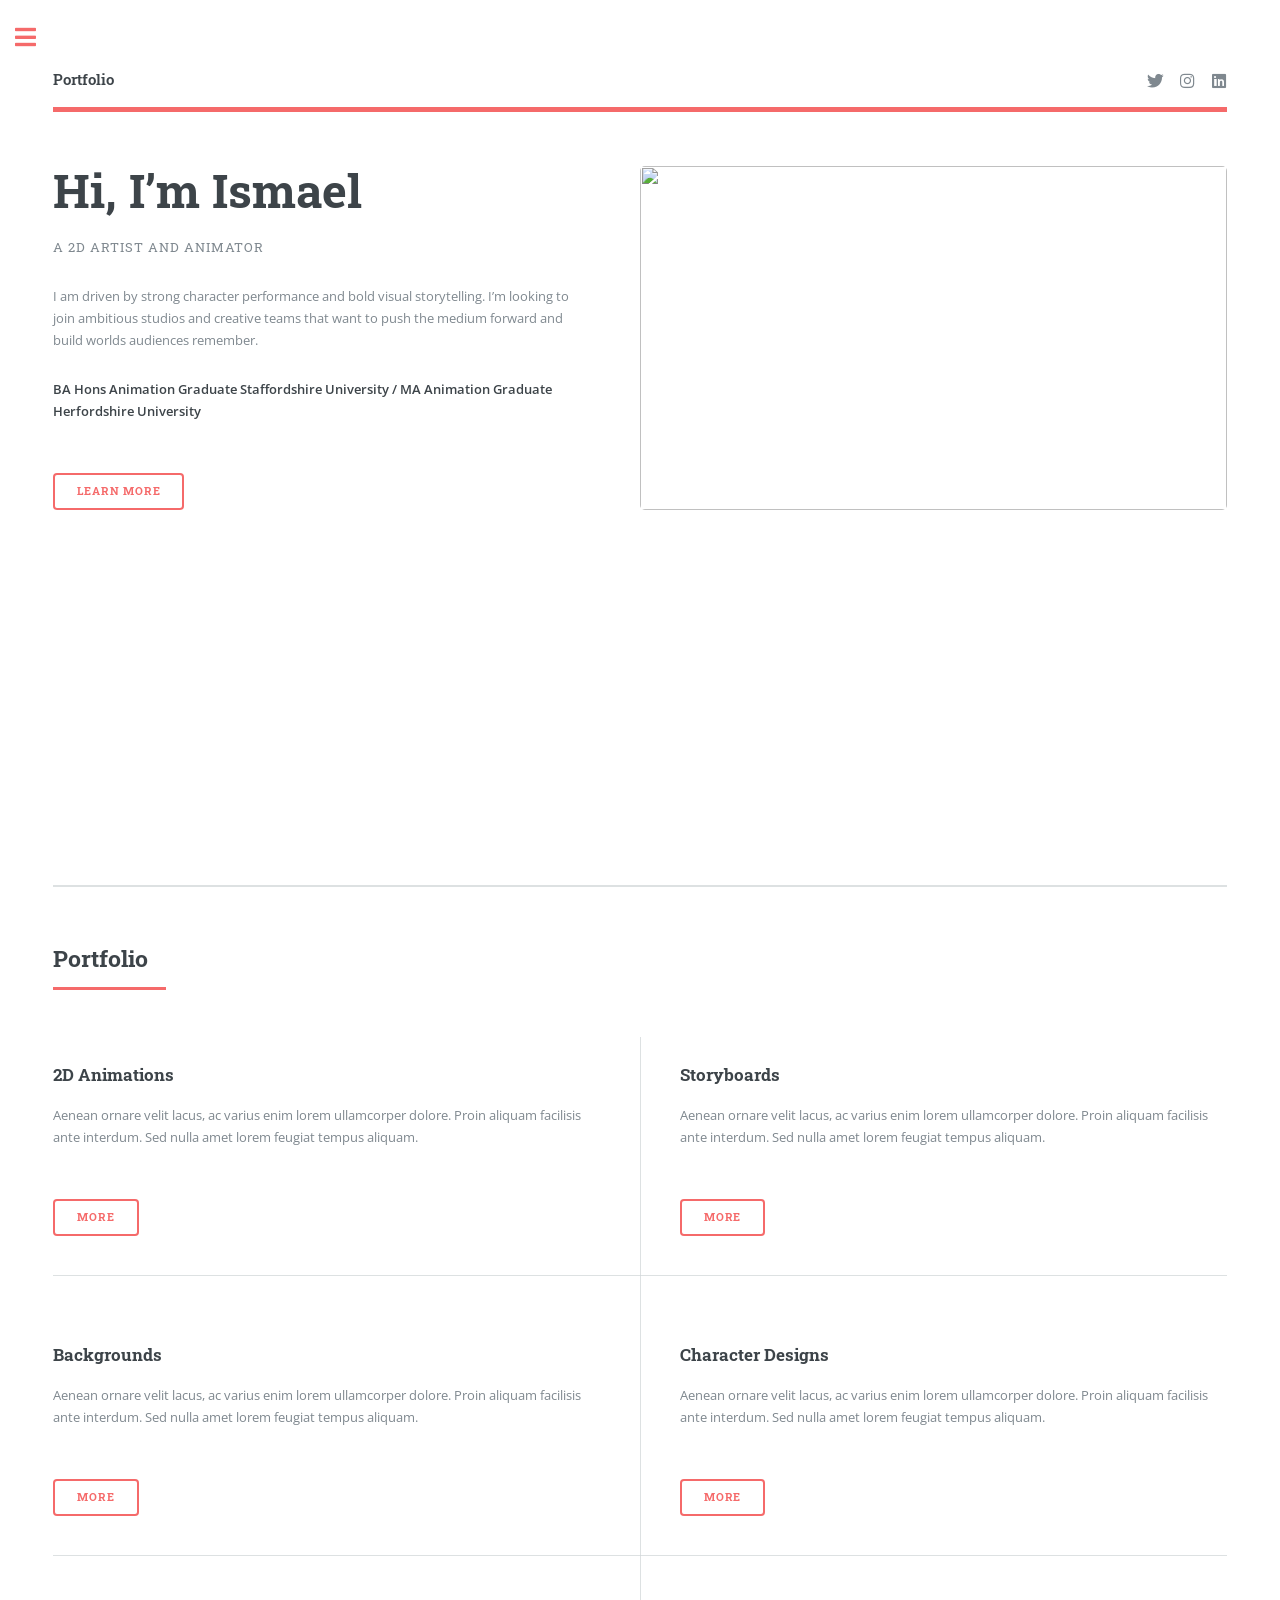
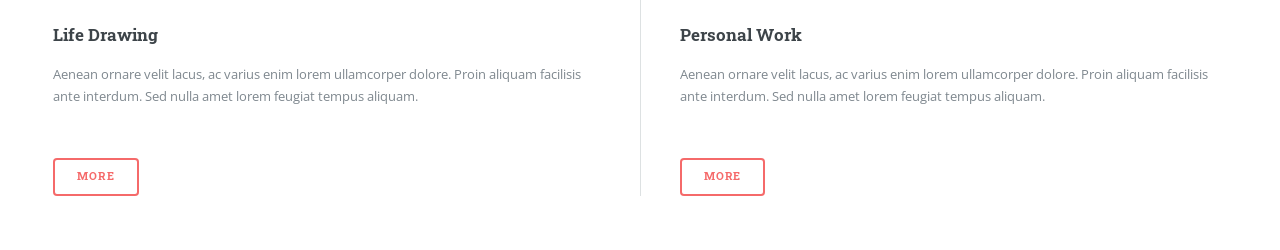
==== index.html @ 54c10060 "new" ====
<!DOCTYPE HTML>
<!--
	Editorial by HTML5 UP
	html5up.net | @ajlkn
	Free for personal and commercial use under the CCA 3.0 license (html5up.net/license)
-->
<html>
	<head>
		<meta charset="UTF-8">
		<meta name="referrer" content="strict-origin-when-cross-origin">
		<title>Ishoo Portfolio</title>
		<meta charset="utf-8" />
		<meta name="viewport" content="width=device-width, initial-scale=1, user-scalable=no" />
		<link rel="stylesheet" href="assets/css/main.css" />
	</head>
	<body class="is-preload">

		<!-- Wrapper -->
			<div id="wrapper">

				<!-- Main -->
					<div id="main">
						<div class="inner">

							<!-- Header -->
								<header id="header">
									<a href="index.html" class="logo"><strong>Portfolio</strong></a>
									<ul class="icons">
										<li><a href="#" class="icon brands fa-twitter"><span class="label">Twitter</span></a></li>
										<li><a href="#" class="icon brands fa-instagram"><span class="label">Instagram</span></a></li>
										<li><a href="#" class="icon brands fa-linkedin"><span class="label">LinkedIn</span></a></li>
									</ul>
								</header>

							<!-- Banner -->
								<section id="banner">
									<div class="content">
										<header>
											<h1>Hi, I’m Ismael<br />
											</h1>
											<p>A 2D Artist and Animator</p>
										</header>
										<p>I am driven by strong character performance and bold visual storytelling. I’m looking to join ambitious studios and creative teams that want to push the medium forward and build worlds audiences remember.</p>
										<b>BA Hons Animation Graduate Staffordshire University / MA Animation Graduate Herfordshire University</b>
										<ul class="actions">
											<li><a href="#" class="button big">Learn More</a></li>
										</ul>
									</div>
									<span class="image object">
										<img src="images/pic10.jpg" alt="" />
									</span>
								</section>

							<!-- Section 
								<section>
									<header class="major">
										<h2>Erat lacinia</h2>
									</header>
									<div class="features">
										<article>
											<span class="icon fa-gem"></span>
											<div class="content">
												<h3>Portitor ullamcorper</h3>
												<p>Aenean ornare velit lacus, ac varius enim lorem ullamcorper dolore. Proin aliquam facilisis ante interdum. Sed nulla amet lorem feugiat tempus aliquam.</p>
											</div>
										</article>
										<article>
											<span class="icon solid fa-paper-plane"></span>
											<div class="content">
												<h3>Sapien veroeros</h3>
												<p>Aenean ornare velit lacus, ac varius enim lorem ullamcorper dolore. Proin aliquam facilisis ante interdum. Sed nulla amet lorem feugiat tempus aliquam.</p>
											</div>
										</article>
										<article>
											<span class="icon solid fa-rocket"></span>
											<div class="content">
												<h3>Quam lorem ipsum</h3>
												<p>Aenean ornare velit lacus, ac varius enim lorem ullamcorper dolore. Proin aliquam facilisis ante interdum. Sed nulla amet lorem feugiat tempus aliquam.</p>
											</div>
										</article>
										<article>
											<span class="icon solid fa-signal"></span>
											<div class="content">
												<h3>Sed magna finibus</h3>
												<p>Aenean ornare velit lacus, ac varius enim lorem ullamcorper dolore. Proin aliquam facilisis ante interdum. Sed nulla amet lorem feugiat tempus aliquam.</p>
											</div>
										</article>
									</div><iframe width="1280" height="720" referrerpolicy='strict-origin-when-cross-origin'
									src="https://www.youtube.com/embed?v=O1fCssZe3Us">
								</section>
								-->
								
							<iframe
								width="560"
								height="315"
								src="https://www.youtube.com/embed/O1fCssZe3Us"
								title="YouTube video player"
								frameborder="0"
								allow="accelerometer; autoplay; clipboard-write; encrypted-media; gyroscope; picture-in-picture; web-share"
								allowfullscreen>
							</iframe>

							<!-- Section -->
								<section>
									<header class="major">
										<h2>Portfolio</h2>
									</header>
									<div class="posts">
										<article>
											<a href="#" class="image"><img src="images/pic01.jpg" alt="" /></a>
											<h3>2D Animations</h3>
											<p>Aenean ornare velit lacus, ac varius enim lorem ullamcorper dolore. Proin aliquam facilisis ante interdum. Sed nulla amet lorem feugiat tempus aliquam.</p>
											<ul class="actions">
												<li><a href="#" class="button">More</a></li>
											</ul>
										</article>
										<article>
											<a href="#" class="image"><img src="images/pic02.jpg" alt="" /></a>
											<h3>Storyboards</h3>
											<p>Aenean ornare velit lacus, ac varius enim lorem ullamcorper dolore. Proin aliquam facilisis ante interdum. Sed nulla amet lorem feugiat tempus aliquam.</p>
											<ul class="actions">
												<li><a href="#" class="button">More</a></li>
											</ul>
										</article>
										<article>
											<a href="#" class="image"><img src="images/pic03.jpg" alt="" /></a>
											<h3>Backgrounds</h3>
											<p>Aenean ornare velit lacus, ac varius enim lorem ullamcorper dolore. Proin aliquam facilisis ante interdum. Sed nulla amet lorem feugiat tempus aliquam.</p>
											<ul class="actions">
												<li><a href="#" class="button">More</a></li>
											</ul>
										</article>
										<article>
											<a href="#" class="image"><img src="images/pic04.jpg" alt="" /></a>
											<h3>Character Designs</h3>
											<p>Aenean ornare velit lacus, ac varius enim lorem ullamcorper dolore. Proin aliquam facilisis ante interdum. Sed nulla amet lorem feugiat tempus aliquam.</p>
											<ul class="actions">
												<li><a href="#" class="button">More</a></li>
											</ul>
										</article>
										<article>
											<a href="#" class="image"><img src="images/pic05.jpg" alt="" /></a>
											<h3>Life Drawing</h3>
											<p>Aenean ornare velit lacus, ac varius enim lorem ullamcorper dolore. Proin aliquam facilisis ante interdum. Sed nulla amet lorem feugiat tempus aliquam.</p>
											<ul class="actions">
												<li><a href="#" class="button">More</a></li>
											</ul>
										</article>
										<article>
											<a href="#" class="image"><img src="images/pic06.jpg" alt="" /></a>
											<h3>Personal Work</h3>
											<p>Aenean ornare velit lacus, ac varius enim lorem ullamcorper dolore. Proin aliquam facilisis ante interdum. Sed nulla amet lorem feugiat tempus aliquam.</p>
											<ul class="actions">
												<li><a href="#" class="button">More</a></li>
											</ul>
										</article>
									</div>
								</section>

						</div>
					</div>

				<!-- Sidebar -->
					<div id="sidebar">
						<div class="inner">

							<!-- Search -->
								<section id="search" class="alt">
									<form method="post" action="#">
										<input type="text" name="query" id="query" placeholder="Search" />
									</form>
								</section>

							<!-- Menu -->
								<nav id="menu">
									<header class="major">
										<h2>Menu</h2>
									</header>
									<ul>
										<li><a href="index.html">Homepage</a></li>
										<li><a href="generic.html">Generic</a></li>
										<li><a href="elements.html">Elements</a></li>
										<li>
											<span class="opener">Submenu</span>
											<ul>
												<li><a href="#">Lorem Dolor</a></li>
												<li><a href="#">Ipsum Adipiscing</a></li>
												<li><a href="#">Tempus Magna</a></li>
												<li><a href="#">Feugiat Veroeros</a></li>
											</ul>
										</li>
										<li><a href="#">Etiam Dolore</a></li>
										<li><a href="#">Adipiscing</a></li>
										<li>
											<span class="opener">Another Submenu</span>
											<ul>
												<li><a href="#">Lorem Dolor</a></li>
												<li><a href="#">Ipsum Adipiscing</a></li>
												<li><a href="#">Tempus Magna</a></li>
												<li><a href="#">Feugiat Veroeros</a></li>
											</ul>
										</li>
										<li><a href="#">Maximus Erat</a></li>
										<li><a href="#">Sapien Mauris</a></li>
										<li><a href="#">Amet Lacinia</a></li>
									</ul>
								</nav>

							<!-- Section -->
								<section>
									<header class="major">
										<h2>Projects</h2>
									</header>
									<div class="mini-posts">
										<article>
											<a href="#" class="image"><img src="images/pic07.jpg" alt="" /></a>
											<p>Aenean ornare velit lacus, ac varius enim lorem ullamcorper dolore aliquam.</p>
										</article>
										<article>
											<a href="#" class="image"><img src="images/pic08.jpg" alt="" /></a>
											<p>Aenean ornare velit lacus, ac varius enim lorem ullamcorper dolore aliquam.</p>
										</article>
										<article>
											<a href="#" class="image"><img src="images/pic09.jpg" alt="" /></a>
											<p>Aenean ornare velit lacus, ac varius enim lorem ullamcorper dolore aliquam.</p>
										</article>
									</div>
									<ul class="actions">
										<li><a href="#" class="button">More</a></li>
									</ul>
								</section>

							<!-- Section -->
								<section>
									<header class="major">
										<h2>Get in touch</h2>
									</header>
									<p>Sed varius enim lorem ullamcorper dolore aliquam aenean ornare velit lacus, ac varius enim lorem ullamcorper dolore. Proin sed aliquam facilisis ante interdum. Sed nulla amet lorem feugiat tempus aliquam.</p>
									<ul class="contact">
										<li class="icon solid fa-envelope"><a href="#">information@untitled.tld</a></li>
										<li class="icon solid fa-phone">(000) 000-0000</li>
										<li class="icon solid fa-home">1234 Somewhere Road #8254<br />
										Nashville, TN 00000-0000</li>
									</ul>
								</section>

							<!-- Footer -->
								<footer id="footer">
									<p class="copyright">&copy; Untitled. All rights reserved. Demo Images: <a href="https://unsplash.com">Unsplash</a>. Design: <a href="https://html5up.net">HTML5 UP</a>.</p>
								</footer>

						</div>
					</div>

			</div>

		<!-- Scripts -->
			<script src="assets/js/jquery.min.js"></script>
			<script src="assets/js/browser.min.js"></script>
			<script src="assets/js/breakpoints.min.js"></script>
			<script src="assets/js/util.js"></script>
			<script src="assets/js/main.js"></script>

	</body>
</html>
---- assets/css/main.css ----
@import url(fontawesome-all.min.css);
@import url("https://fonts.googleapis.com/css?family=Open+Sans:400,600,400italic,600italic|Roboto+Slab:400,700");
/*
	Editorial by HTML5 UP
	html5up.net | @ajlkn
	Free for personal and commercial use under the CCA 3.0 license (html5up.net/license)
*/
html, body, div, span, applet, object,
iframe, h1, h2, h3, h4, h5, h6, p, blockquote,
pre, a, abbr, acronym, address, big, cite,
code, del, dfn, em, img, ins, kbd, q, s, samp,
small, strike, strong, sub, sup, tt, var, b,
u, i, center, dl, dt, dd, ol, ul, li, fieldset,
form, label, legend, table, caption, tbody,
tfoot, thead, tr, th, td, article, aside,
canvas, details, embed, figure, figcaption,
footer, header, hgroup, menu, nav, output, ruby,
section, summary, time, mark, audio, video {
  margin: 0;
  padding: 0;
  border: 0;
  font-size: 100%;
  font: inherit;
  vertical-align: baseline; }

article, aside, details, figcaption, figure,
footer, header, hgroup, menu, nav, section {
  display: block; }

body {
  line-height: 1; }

ol, ul {
  list-style: none; }

blockquote, q {
  quotes: none; }
  blockquote:before, blockquote:after, q:before, q:after {
    content: '';
    content: none; }

table {
  border-collapse: collapse;
  border-spacing: 0; }

body {
  -webkit-text-size-adjust: none; }

mark {
  background-color: transparent;
  color: inherit; }

input::-moz-focus-inner {
  border: 0;
  padding: 0; }

input, select, textarea {
  -moz-appearance: none;
  -webkit-appearance: none;
  -ms-appearance: none;
  appearance: none; }

/* Basic */
@-ms-viewport {
  width: device-width; }

body {
  -ms-overflow-style: scrollbar; }

@media screen and (max-width: 480px) {
  html, body {
    min-width: 320px; } }

html {
  box-sizing: border-box; }

*, *:before, *:after {
  box-sizing: inherit; }

body {
  background: #ffffff; }
  body.is-preload *, body.is-preload *:before, body.is-preload *:after, body.is-resizing *, body.is-resizing *:before, body.is-resizing *:after {
    -moz-animation: none !important;
    -webkit-animation: none !important;
    -ms-animation: none !important;
    animation: none !important;
    -moz-transition: none !important;
    -webkit-transition: none !important;
    -ms-transition: none !important;
    transition: none !important; }

/* Type */
body, input, select, textarea {
  color: #7f888f;
  font-family: "Open Sans", sans-serif;
  font-size: 13pt;
  font-weight: 400;
  line-height: 1.65; }
  @media screen and (max-width: 1680px) {
    body, input, select, textarea {
      font-size: 11pt; } }
  @media screen and (max-width: 1280px) {
    body, input, select, textarea {
      font-size: 10pt; } }
  @media screen and (max-width: 360px) {
    body, input, select, textarea {
      font-size: 9pt; } }

a {
  -moz-transition: color 0.2s ease-in-out, border-bottom-color 0.2s ease-in-out;
  -webkit-transition: color 0.2s ease-in-out, border-bottom-color 0.2s ease-in-out;
  -ms-transition: color 0.2s ease-in-out, border-bottom-color 0.2s ease-in-out;
  transition: color 0.2s ease-in-out, border-bottom-color 0.2s ease-in-out;
  border-bottom: dotted 1px;
  color: #f56a6a;
  text-decoration: none; }
  a:hover {
    border-bottom-color: #f56a6a;
    color: #f56a6a !important; }
    a:hover strong {
      color: inherit; }

strong, b {
  color: #3d4449;
  font-weight: 600; }

em, i {
  font-style: italic; }

p {
  margin: 0 0 2em 0; }

h1, h2, h3, h4, h5, h6 {
  color: #3d4449;
  font-family: "Roboto Slab", serif;
  font-weight: 700;
  line-height: 1.5;
  margin: 0 0 1em 0; }
  h1 a, h2 a, h3 a, h4 a, h5 a, h6 a {
    color: inherit;
    text-decoration: none;
    border-bottom: 0; }

h1 {
  font-size: 4em;
  margin: 0 0 0.5em 0;
  line-height: 1.3; }

h2 {
  font-size: 1.75em; }

h3 {
  font-size: 1.25em; }

h4 {
  font-size: 1.1em; }

h5 {
  font-size: 0.9em; }

h6 {
  font-size: 0.7em; }

@media screen and (max-width: 1680px) {
  h1 {
    font-size: 3.5em; } }

@media screen and (max-width: 980px) {
  h1 {
    font-size: 3.25em; } }

@media screen and (max-width: 736px) {
  h1 {
    font-size: 2em;
    line-height: 1.4; }
  h2 {
    font-size: 1.5em; } }

sub {
  font-size: 0.8em;
  position: relative;
  top: 0.5em; }

sup {
  font-size: 0.8em;
  position: relative;
  top: -0.5em; }

blockquote {
  border-left: solid 3px rgba(210, 215, 217, 0.75);
  font-style: italic;
  margin: 0 0 2em 0;
  padding: 0.5em 0 0.5em 2em; }

code {
  background: rgba(230, 235, 237, 0.25);
  border-radius: 0.375em;
  border: solid 1px rgba(210, 215, 217, 0.75);
  font-family: "Courier New", monospace;
  font-size: 0.9em;
  margin: 0 0.25em;
  padding: 0.25em 0.65em; }

pre {
  -webkit-overflow-scrolling: touch;
  font-family: "Courier New", monospace;
  font-size: 0.9em;
  margin: 0 0 2em 0; }
  pre code {
    display: block;
    line-height: 1.75;
    padding: 1em 1.5em;
    overflow-x: auto; }

hr {
  border: 0;
  border-bottom: solid 1px rgba(210, 215, 217, 0.75);
  margin: 2em 0; }
  hr.major {
    margin: 3em 0; }

.align-left {
  text-align: left; }

.align-center {
  text-align: center; }

.align-right {
  text-align: right; }

/* Row */
.row {
  display: flex;
  flex-wrap: wrap;
  box-sizing: border-box;
  align-items: stretch; }
  .row > * {
    box-sizing: border-box; }
  .row.gtr-uniform > * > :last-child {
    margin-bottom: 0; }
  .row.aln-left {
    justify-content: flex-start; }
  .row.aln-center {
    justify-content: center; }
  .row.aln-right {
    justify-content: flex-end; }
  .row.aln-top {
    align-items: flex-start; }
  .row.aln-middle {
    align-items: center; }
  .row.aln-bottom {
    align-items: flex-end; }
  .row > .imp {
    order: -1; }
  .row > .col-1 {
    width: 8.33333%; }
  .row > .off-1 {
    margin-left: 8.33333%; }
  .row > .col-2 {
    width: 16.66667%; }
  .row > .off-2 {
    margin-left: 16.66667%; }
  .row > .col-3 {
    width: 25%; }
  .row > .off-3 {
    margin-left: 25%; }
  .row > .col-4 {
    width: 33.33333%; }
  .row > .off-4 {
    margin-left: 33.33333%; }
  .row > .col-5 {
    width: 41.66667%; }
  .row > .off-5 {
    margin-left: 41.66667%; }
  .row > .col-6 {
    width: 50%; }
  .row > .off-6 {
    margin-left: 50%; }
  .row > .col-7 {
    width: 58.33333%; }
  .row > .off-7 {
    margin-left: 58.33333%; }
  .row > .col-8 {
    width: 66.66667%; }
  .row > .off-8 {
    margin-left: 66.66667%; }
  .row > .col-9 {
    width: 75%; }
  .row > .off-9 {
    margin-left: 75%; }
  .row > .col-10 {
    width: 83.33333%; }
  .row > .off-10 {
    margin-left: 83.33333%; }
  .row > .col-11 {
    width: 91.66667%; }
  .row > .off-11 {
    margin-left: 91.66667%; }
  .row > .col-12 {
    width: 100%; }
  .row > .off-12 {
    margin-left: 100%; }
  .row.gtr-0 {
    margin-top: 0;
    margin-left: 0em; }
    .row.gtr-0 > * {
      padding: 0 0 0 0em; }
    .row.gtr-0.gtr-uniform {
      margin-top: 0em; }
      .row.gtr-0.gtr-uniform > * {
        padding-top: 0em; }
  .row.gtr-25 {
    margin-top: 0;
    margin-left: -0.375em; }
    .row.gtr-25 > * {
      padding: 0 0 0 0.375em; }
    .row.gtr-25.gtr-uniform {
      margin-top: -0.375em; }
      .row.gtr-25.gtr-uniform > * {
        padding-top: 0.375em; }
  .row.gtr-50 {
    margin-top: 0;
    margin-left: -0.75em; }
    .row.gtr-50 > * {
      padding: 0 0 0 0.75em; }
    .row.gtr-50.gtr-uniform {
      margin-top: -0.75em; }
      .row.gtr-50.gtr-uniform > * {
        padding-top: 0.75em; }
  .row {
    margin-top: 0;
    margin-left: -1.5em; }
    .row > * {
      padding: 0 0 0 1.5em; }
    .row.gtr-uniform {
      margin-top: -1.5em; }
      .row.gtr-uniform > * {
        padding-top: 1.5em; }
  .row.gtr-150 {
    margin-top: 0;
    margin-left: -2.25em; }
    .row.gtr-150 > * {
      padding: 0 0 0 2.25em; }
    .row.gtr-150.gtr-uniform {
      margin-top: -2.25em; }
      .row.gtr-150.gtr-uniform > * {
        padding-top: 2.25em; }
  .row.gtr-200 {
    margin-top: 0;
    margin-left: -3em; }
    .row.gtr-200 > * {
      padding: 0 0 0 3em; }
    .row.gtr-200.gtr-uniform {
      margin-top: -3em; }
      .row.gtr-200.gtr-uniform > * {
        padding-top: 3em; }
  @media screen and (max-width: 1680px) {
    .row {
      display: flex;
      flex-wrap: wrap;
      box-sizing: border-box;
      align-items: stretch; }
      .row > * {
        box-sizing: border-box; }
      .row.gtr-uniform > * > :last-child {
        margin-bottom: 0; }
      .row.aln-left {
        justify-content: flex-start; }
      .row.aln-center {
        justify-content: center; }
      .row.aln-right {
        justify-content: flex-end; }
      .row.aln-top {
        align-items: flex-start; }
      .row.aln-middle {
        align-items: center; }
      .row.aln-bottom {
        align-items: flex-end; }
      .row > .imp-xlarge {
        order: -1; }
      .row > .col-1-xlarge {
        width: 8.33333%; }
      .row > .off-1-xlarge {
        margin-left: 8.33333%; }
      .row > .col-2-xlarge {
        width: 16.66667%; }
      .row > .off-2-xlarge {
        margin-left: 16.66667%; }
      .row > .col-3-xlarge {
        width: 25%; }
      .row > .off-3-xlarge {
        margin-left: 25%; }
      .row > .col-4-xlarge {
        width: 33.33333%; }
      .row > .off-4-xlarge {
        margin-left: 33.33333%; }
      .row > .col-5-xlarge {
        width: 41.66667%; }
      .row > .off-5-xlarge {
        margin-left: 41.66667%; }
      .row > .col-6-xlarge {
        width: 50%; }
      .row > .off-6-xlarge {
        margin-left: 50%; }
      .row > .col-7-xlarge {
        width: 58.33333%; }
      .row > .off-7-xlarge {
        margin-left: 58.33333%; }
      .row > .col-8-xlarge {
        width: 66.66667%; }
      .row > .off-8-xlarge {
        margin-left: 66.66667%; }
      .row > .col-9-xlarge {
        width: 75%; }
      .row > .off-9-xlarge {
        margin-left: 75%; }
      .row > .col-10-xlarge {
        width: 83.33333%; }
      .row > .off-10-xlarge {
        margin-left: 83.33333%; }
      .row > .col-11-xlarge {
        width: 91.66667%; }
      .row > .off-11-xlarge {
        margin-left: 91.66667%; }
      .row > .col-12-xlarge {
        width: 100%; }
      .row > .off-12-xlarge {
        margin-left: 100%; }
      .row.gtr-0 {
        margin-top: 0;
        margin-left: 0em; }
        .row.gtr-0 > * {
          padding: 0 0 0 0em; }
        .row.gtr-0.gtr-uniform {
          margin-top: 0em; }
          .row.gtr-0.gtr-uniform > * {
            padding-top: 0em; }
      .row.gtr-25 {
        margin-top: 0;
        margin-left: -0.375em; }
        .row.gtr-25 > * {
          padding: 0 0 0 0.375em; }
        .row.gtr-25.gtr-uniform {
          margin-top: -0.375em; }
          .row.gtr-25.gtr-uniform > * {
            padding-top: 0.375em; }
      .row.gtr-50 {
        margin-top: 0;
        margin-left: -0.75em; }
        .row.gtr-50 > * {
          padding: 0 0 0 0.75em; }
        .row.gtr-50.gtr-uniform {
          margin-top: -0.75em; }
          .row.gtr-50.gtr-uniform > * {
            padding-top: 0.75em; }
      .row {
        margin-top: 0;
        margin-left: -1.5em; }
        .row > * {
          padding: 0 0 0 1.5em; }
        .row.gtr-uniform {
          margin-top: -1.5em; }
          .row.gtr-uniform > * {
            padding-top: 1.5em; }
      .row.gtr-150 {
        margin-top: 0;
        margin-left: -2.25em; }
        .row.gtr-150 > * {
          padding: 0 0 0 2.25em; }
        .row.gtr-150.gtr-uniform {
          margin-top: -2.25em; }
          .row.gtr-150.gtr-uniform > * {
            padding-top: 2.25em; }
      .row.gtr-200 {
        margin-top: 0;
        margin-left: -3em; }
        .row.gtr-200 > * {
          padding: 0 0 0 3em; }
        .row.gtr-200.gtr-uniform {
          margin-top: -3em; }
          .row.gtr-200.gtr-uniform > * {
            padding-top: 3em; } }
  @media screen and (max-width: 1280px) {
    .row {
      display: flex;
      flex-wrap: wrap;
      box-sizing: border-box;
      align-items: stretch; }
      .row > * {
        box-sizing: border-box; }
      .row.gtr-uniform > * > :last-child {
        margin-bottom: 0; }
      .row.aln-left {
        justify-content: flex-start; }
      .row.aln-center {
        justify-content: center; }
      .row.aln-right {
        justify-content: flex-end; }
      .row.aln-top {
        align-items: flex-start; }
      .row.aln-middle {
        align-items: center; }
      .row.aln-bottom {
        align-items: flex-end; }
      .row > .imp-large {
        order: -1; }
      .row > .col-1-large {
        width: 8.33333%; }
      .row > .off-1-large {
        margin-left: 8.33333%; }
      .row > .col-2-large {
        width: 16.66667%; }
      .row > .off-2-large {
        margin-left: 16.66667%; }
      .row > .col-3-large {
        width: 25%; }
      .row > .off-3-large {
        margin-left: 25%; }
      .row > .col-4-large {
        width: 33.33333%; }
      .row > .off-4-large {
        margin-left: 33.33333%; }
      .row > .col-5-large {
        width: 41.66667%; }
      .row > .off-5-large {
        margin-left: 41.66667%; }
      .row > .col-6-large {
        width: 50%; }
      .row > .off-6-large {
        margin-left: 50%; }
      .row > .col-7-large {
        width: 58.33333%; }
      .row > .off-7-large {
        margin-left: 58.33333%; }
      .row > .col-8-large {
        width: 66.66667%; }
      .row > .off-8-large {
        margin-left: 66.66667%; }
      .row > .col-9-large {
        width: 75%; }
      .row > .off-9-large {
        margin-left: 75%; }
      .row > .col-10-large {
        width: 83.33333%; }
      .row > .off-10-large {
        margin-left: 83.33333%; }
      .row > .col-11-large {
        width: 91.66667%; }
      .row > .off-11-large {
        margin-left: 91.66667%; }
      .row > .col-12-large {
        width: 100%; }
      .row > .off-12-large {
        margin-left: 100%; }
      .row.gtr-0 {
        margin-top: 0;
        margin-left: 0em; }
        .row.gtr-0 > * {
          padding: 0 0 0 0em; }
        .row.gtr-0.gtr-uniform {
          margin-top: 0em; }
          .row.gtr-0.gtr-uniform > * {
            padding-top: 0em; }
      .row.gtr-25 {
        margin-top: 0;
        margin-left: -0.375em; }
        .row.gtr-25 > * {
          padding: 0 0 0 0.375em; }
        .row.gtr-25.gtr-uniform {
          margin-top: -0.375em; }
          .row.gtr-25.gtr-uniform > * {
            padding-top: 0.375em; }
      .row.gtr-50 {
        margin-top: 0;
        margin-left: -0.75em; }
        .row.gtr-50 > * {
          padding: 0 0 0 0.75em; }
        .row.gtr-50.gtr-uniform {
          margin-top: -0.75em; }
          .row.gtr-50.gtr-uniform > * {
            padding-top: 0.75em; }
      .row {
        margin-top: 0;
        margin-left: -1.5em; }
        .row > * {
          padding: 0 0 0 1.5em; }
        .row.gtr-uniform {
          margin-top: -1.5em; }
          .row.gtr-uniform > * {
            padding-top: 1.5em; }
      .row.gtr-150 {
        margin-top: 0;
        margin-left: -2.25em; }
        .row.gtr-150 > * {
          padding: 0 0 0 2.25em; }
        .row.gtr-150.gtr-uniform {
          margin-top: -2.25em; }
          .row.gtr-150.gtr-uniform > * {
            padding-top: 2.25em; }
      .row.gtr-200 {
        margin-top: 0;
        margin-left: -3em; }
        .row.gtr-200 > * {
          padding: 0 0 0 3em; }
        .row.gtr-200.gtr-uniform {
          margin-top: -3em; }
          .row.gtr-200.gtr-uniform > * {
            padding-top: 3em; } }
  @media screen and (max-width: 980px) {
    .row {
      display: flex;
      flex-wrap: wrap;
      box-sizing: border-box;
      align-items: stretch; }
      .row > * {
        box-sizing: border-box; }
      .row.gtr-uniform > * > :last-child {
        margin-bottom: 0; }
      .row.aln-left {
        justify-content: flex-start; }
      .row.aln-center {
        justify-content: center; }
      .row.aln-right {
        justify-content: flex-end; }
      .row.aln-top {
        align-items: flex-start; }
      .row.aln-middle {
        align-items: center; }
      .row.aln-bottom {
        align-items: flex-end; }
      .row > .imp-medium {
        order: -1; }
      .row > .col-1-medium {
        width: 8.33333%; }
      .row > .off-1-medium {
        margin-left: 8.33333%; }
      .row > .col-2-medium {
        width: 16.66667%; }
      .row > .off-2-medium {
        margin-left: 16.66667%; }
      .row > .col-3-medium {
        width: 25%; }
      .row > .off-3-medium {
        margin-left: 25%; }
      .row > .col-4-medium {
        width: 33.33333%; }
      .row > .off-4-medium {
        margin-left: 33.33333%; }
      .row > .col-5-medium {
        width: 41.66667%; }
      .row > .off-5-medium {
        margin-left: 41.66667%; }
      .row > .col-6-medium {
        width: 50%; }
      .row > .off-6-medium {
        margin-left: 50%; }
      .row > .col-7-medium {
        width: 58.33333%; }
      .row > .off-7-medium {
        margin-left: 58.33333%; }
      .row > .col-8-medium {
        width: 66.66667%; }
      .row > .off-8-medium {
        margin-left: 66.66667%; }
      .row > .col-9-medium {
        width: 75%; }
      .row > .off-9-medium {
        margin-left: 75%; }
      .row > .col-10-medium {
        width: 83.33333%; }
      .row > .off-10-medium {
        margin-left: 83.33333%; }
      .row > .col-11-medium {
        width: 91.66667%; }
      .row > .off-11-medium {
        margin-left: 91.66667%; }
      .row > .col-12-medium {
        width: 100%; }
      .row > .off-12-medium {
        margin-left: 100%; }
      .row.gtr-0 {
        margin-top: 0;
        margin-left: 0em; }
        .row.gtr-0 > * {
          padding: 0 0 0 0em; }
        .row.gtr-0.gtr-uniform {
          margin-top: 0em; }
          .row.gtr-0.gtr-uniform > * {
            padding-top: 0em; }
      .row.gtr-25 {
        margin-top: 0;
        margin-left: -0.375em; }
        .row.gtr-25 > * {
          padding: 0 0 0 0.375em; }
        .row.gtr-25.gtr-uniform {
          margin-top: -0.375em; }
          .row.gtr-25.gtr-uniform > * {
            padding-top: 0.375em; }
      .row.gtr-50 {
        margin-top: 0;
        margin-left: -0.75em; }
        .row.gtr-50 > * {
          padding: 0 0 0 0.75em; }
        .row.gtr-50.gtr-uniform {
          margin-top: -0.75em; }
          .row.gtr-50.gtr-uniform > * {
            padding-top: 0.75em; }
      .row {
        margin-top: 0;
        margin-left: -1.5em; }
        .row > * {
          padding: 0 0 0 1.5em; }
        .row.gtr-uniform {
          margin-top: -1.5em; }
          .row.gtr-uniform > * {
            padding-top: 1.5em; }
      .row.gtr-150 {
        margin-top: 0;
        margin-left: -2.25em; }
        .row.gtr-150 > * {
          padding: 0 0 0 2.25em; }
        .row.gtr-150.gtr-uniform {
          margin-top: -2.25em; }
          .row.gtr-150.gtr-uniform > * {
            padding-top: 2.25em; }
      .row.gtr-200 {
        margin-top: 0;
        margin-left: -3em; }
        .row.gtr-200 > * {
          padding: 0 0 0 3em; }
        .row.gtr-200.gtr-uniform {
          margin-top: -3em; }
          .row.gtr-200.gtr-uniform > * {
            padding-top: 3em; } }
  @media screen and (max-width: 736px) {
    .row {
      display: flex;
      flex-wrap: wrap;
      box-sizing: border-box;
      align-items: stretch; }
      .row > * {
        box-sizing: border-box; }
      .row.gtr-uniform > * > :last-child {
        margin-bottom: 0; }
      .row.aln-left {
        justify-content: flex-start; }
      .row.aln-center {
        justify-content: center; }
      .row.aln-right {
        justify-content: flex-end; }
      .row.aln-top {
        align-items: flex-start; }
      .row.aln-middle {
        align-items: center; }
      .row.aln-bottom {
        align-items: flex-end; }
      .row > .imp-small {
        order: -1; }
      .row > .col-1-small {
        width: 8.33333%; }
      .row > .off-1-small {
        margin-left: 8.33333%; }
      .row > .col-2-small {
        width: 16.66667%; }
      .row > .off-2-small {
        margin-left: 16.66667%; }
      .row > .col-3-small {
        width: 25%; }
      .row > .off-3-small {
        margin-left: 25%; }
      .row > .col-4-small {
        width: 33.33333%; }
      .row > .off-4-small {
        margin-left: 33.33333%; }
      .row > .col-5-small {
        width: 41.66667%; }
      .row > .off-5-small {
        margin-left: 41.66667%; }
      .row > .col-6-small {
        width: 50%; }
      .row > .off-6-small {
        margin-left: 50%; }
      .row > .col-7-small {
        width: 58.33333%; }
      .row > .off-7-small {
        margin-left: 58.33333%; }
      .row > .col-8-small {
        width: 66.66667%; }
      .row > .off-8-small {
        margin-left: 66.66667%; }
      .row > .col-9-small {
        width: 75%; }
      .row > .off-9-small {
        margin-left: 75%; }
      .row > .col-10-small {
        width: 83.33333%; }
      .row > .off-10-small {
        margin-left: 83.33333%; }
      .row > .col-11-small {
        width: 91.66667%; }
      .row > .off-11-small {
        margin-left: 91.66667%; }
      .row > .col-12-small {
        width: 100%; }
      .row > .off-12-small {
        margin-left: 100%; }
      .row.gtr-0 {
        margin-top: 0;
        margin-left: 0em; }
        .row.gtr-0 > * {
          padding: 0 0 0 0em; }
        .row.gtr-0.gtr-uniform {
          margin-top: 0em; }
          .row.gtr-0.gtr-uniform > * {
            padding-top: 0em; }
      .row.gtr-25 {
        margin-top: 0;
        margin-left: -0.375em; }
        .row.gtr-25 > * {
          padding: 0 0 0 0.375em; }
        .row.gtr-25.gtr-uniform {
          margin-top: -0.375em; }
          .row.gtr-25.gtr-uniform > * {
            padding-top: 0.375em; }
      .row.gtr-50 {
        margin-top: 0;
        margin-left: -0.75em; }
        .row.gtr-50 > * {
          padding: 0 0 0 0.75em; }
        .row.gtr-50.gtr-uniform {
          margin-top: -0.75em; }
          .row.gtr-50.gtr-uniform > * {
            padding-top: 0.75em; }
      .row {
        margin-top: 0;
        margin-left: -1.5em; }
        .row > * {
          padding: 0 0 0 1.5em; }
        .row.gtr-uniform {
          margin-top: -1.5em; }
          .row.gtr-uniform > * {
            padding-top: 1.5em; }
      .row.gtr-150 {
        margin-top: 0;
        margin-left: -2.25em; }
        .row.gtr-150 > * {
          padding: 0 0 0 2.25em; }
        .row.gtr-150.gtr-uniform {
          margin-top: -2.25em; }
          .row.gtr-150.gtr-uniform > * {
            padding-top: 2.25em; }
      .row.gtr-200 {
        margin-top: 0;
        margin-left: -3em; }
        .row.gtr-200 > * {
          padding: 0 0 0 3em; }
        .row.gtr-200.gtr-uniform {
          margin-top: -3em; }
          .row.gtr-200.gtr-uniform > * {
            padding-top: 3em; } }
  @media screen and (max-width: 480px) {
    .row {
      display: flex;
      flex-wrap: wrap;
      box-sizing: border-box;
      align-items: stretch; }
      .row > * {
        box-sizing: border-box; }
      .row.gtr-uniform > * > :last-child {
        margin-bottom: 0; }
      .row.aln-left {
        justify-content: flex-start; }
      .row.aln-center {
        justify-content: center; }
      .row.aln-right {
        justify-content: flex-end; }
      .row.aln-top {
        align-items: flex-start; }
      .row.aln-middle {
        align-items: center; }
      .row.aln-bottom {
        align-items: flex-end; }
      .row > .imp-xsmall {
        order: -1; }
      .row > .col-1-xsmall {
        width: 8.33333%; }
      .row > .off-1-xsmall {
        margin-left: 8.33333%; }
      .row > .col-2-xsmall {
        width: 16.66667%; }
      .row > .off-2-xsmall {
        margin-left: 16.66667%; }
      .row > .col-3-xsmall {
        width: 25%; }
      .row > .off-3-xsmall {
        margin-left: 25%; }
      .row > .col-4-xsmall {
        width: 33.33333%; }
      .row > .off-4-xsmall {
        margin-left: 33.33333%; }
      .row > .col-5-xsmall {
        width: 41.66667%; }
      .row > .off-5-xsmall {
        margin-left: 41.66667%; }
      .row > .col-6-xsmall {
        width: 50%; }
      .row > .off-6-xsmall {
        margin-left: 50%; }
      .row > .col-7-xsmall {
        width: 58.33333%; }
      .row > .off-7-xsmall {
        margin-left: 58.33333%; }
      .row > .col-8-xsmall {
        width: 66.66667%; }
      .row > .off-8-xsmall {
        margin-left: 66.66667%; }
      .row > .col-9-xsmall {
        width: 75%; }
      .row > .off-9-xsmall {
        margin-left: 75%; }
      .row > .col-10-xsmall {
        width: 83.33333%; }
      .row > .off-10-xsmall {
        margin-left: 83.33333%; }
      .row > .col-11-xsmall {
        width: 91.66667%; }
      .row > .off-11-xsmall {
        margin-left: 91.66667%; }
      .row > .col-12-xsmall {
        width: 100%; }
      .row > .off-12-xsmall {
        margin-left: 100%; }
      .row.gtr-0 {
        margin-top: 0;
        margin-left: 0em; }
        .row.gtr-0 > * {
          padding: 0 0 0 0em; }
        .row.gtr-0.gtr-uniform {
          margin-top: 0em; }
          .row.gtr-0.gtr-uniform > * {
            padding-top: 0em; }
      .row.gtr-25 {
        margin-top: 0;
        margin-left: -0.375em; }
        .row.gtr-25 > * {
          padding: 0 0 0 0.375em; }
        .row.gtr-25.gtr-uniform {
          margin-top: -0.375em; }
          .row.gtr-25.gtr-uniform > * {
            padding-top: 0.375em; }
      .row.gtr-50 {
        margin-top: 0;
        margin-left: -0.75em; }
        .row.gtr-50 > * {
          padding: 0 0 0 0.75em; }
        .row.gtr-50.gtr-uniform {
          margin-top: -0.75em; }
          .row.gtr-50.gtr-uniform > * {
            padding-top: 0.75em; }
      .row {
        margin-top: 0;
        margin-left: -1.5em; }
        .row > * {
          padding: 0 0 0 1.5em; }
        .row.gtr-uniform {
          margin-top: -1.5em; }
          .row.gtr-uniform > * {
            padding-top: 1.5em; }
      .row.gtr-150 {
        margin-top: 0;
        margin-left: -2.25em; }
        .row.gtr-150 > * {
          padding: 0 0 0 2.25em; }
        .row.gtr-150.gtr-uniform {
          margin-top: -2.25em; }
          .row.gtr-150.gtr-uniform > * {
            padding-top: 2.25em; }
      .row.gtr-200 {
        margin-top: 0;
        margin-left: -3em; }
        .row.gtr-200 > * {
          padding: 0 0 0 3em; }
        .row.gtr-200.gtr-uniform {
          margin-top: -3em; }
          .row.gtr-200.gtr-uniform > * {
            padding-top: 3em; } }

/* Section/Article */
section.special, article.special {
  text-align: center; }

header p {
  font-family: "Roboto Slab", serif;
  font-size: 1em;
  font-weight: 400;
  letter-spacing: 0.075em;
  margin-top: -0.5em;
  text-transform: uppercase; }

header.major > :last-child {
  border-bottom: solid 3px #f56a6a;
  display: inline-block;
  margin: 0 0 2em 0;
  padding: 0 0.75em 0.5em 0; }

header.main > :last-child {
  margin: 0 0 1em 0; }

/* Form */
form {
  margin: 0 0 2em 0; }

label {
  color: #3d4449;
  display: block;
  font-size: 0.9em;
  font-weight: 600;
  margin: 0 0 1em 0; }

input[type="text"],
input[type="password"],
input[type="email"],
input[type="tel"],
input[type="search"],
input[type="url"],
select,
textarea {
  -moz-appearance: none;
  -webkit-appearance: none;
  -ms-appearance: none;
  appearance: none;
  background: #ffffff;
  border-radius: 0.375em;
  border: none;
  border: solid 1px rgba(210, 215, 217, 0.75);
  color: inherit;
  display: block;
  outline: 0;
  padding: 0 1em;
  text-decoration: none;
  width: 100%; }
  input[type="text"]:invalid,
  input[type="password"]:invalid,
  input[type="email"]:invalid,
  input[type="tel"]:invalid,
  input[type="search"]:invalid,
  input[type="url"]:invalid,
  select:invalid,
  textarea:invalid {
    box-shadow: none; }
  input[type="text"]:focus,
  input[type="password"]:focus,
  input[type="email"]:focus,
  input[type="tel"]:focus,
  input[type="search"]:focus,
  input[type="url"]:focus,
  select:focus,
  textarea:focus {
    border-color: #f56a6a;
    box-shadow: 0 0 0 1px #f56a6a; }

select {
  background-image: url("data:image/svg+xml;charset=utf8,%3Csvg xmlns='http://www.w3.org/2000/svg' width='40' height='40' preserveAspectRatio='none' viewBox='0 0 40 40'%3E%3Cpath d='M9.4,12.3l10.4,10.4l10.4-10.4c0.2-0.2,0.5-0.4,0.9-0.4c0.3,0,0.6,0.1,0.9,0.4l3.3,3.3c0.2,0.2,0.4,0.5,0.4,0.9 c0,0.4-0.1,0.6-0.4,0.9L20.7,31.9c-0.2,0.2-0.5,0.4-0.9,0.4c-0.3,0-0.6-0.1-0.9-0.4L4.3,17.3c-0.2-0.2-0.4-0.5-0.4-0.9 c0-0.4,0.1-0.6,0.4-0.9l3.3-3.3c0.2-0.2,0.5-0.4,0.9-0.4S9.1,12.1,9.4,12.3z' fill='rgba(210, 215, 217, 0.75)' /%3E%3C/svg%3E");
  background-size: 1.25em;
  background-repeat: no-repeat;
  background-position: calc(100% - 1em) center;
  height: 2.75em;
  padding-right: 2.75em;
  text-overflow: ellipsis; }
  select option {
    color: #3d4449;
    background: #ffffff; }
  select:focus::-ms-value {
    background-color: transparent; }
  select::-ms-expand {
    display: none; }

input[type="text"],
input[type="password"],
input[type="email"],
input[type="tel"],
input[type="search"],
input[type="url"],
select {
  height: 2.75em; }

textarea {
  padding: 0.75em 1em; }

input[type="checkbox"],
input[type="radio"] {
  -moz-appearance: none;
  -webkit-appearance: none;
  -ms-appearance: none;
  appearance: none;
  display: block;
  float: left;
  margin-right: -2em;
  opacity: 0;
  width: 1em;
  z-index: -1; }
  input[type="checkbox"] + label,
  input[type="radio"] + label {
    text-decoration: none;
    color: #7f888f;
    cursor: pointer;
    display: inline-block;
    font-size: 1em;
    font-weight: 400;
    padding-left: 2.4em;
    padding-right: 0.75em;
    position: relative; }
    input[type="checkbox"] + label:before,
    input[type="radio"] + label:before {
      -moz-osx-font-smoothing: grayscale;
      -webkit-font-smoothing: antialiased;
      display: inline-block;
      font-style: normal;
      font-variant: normal;
      text-rendering: auto;
      line-height: 1;
      text-transform: none !important;
      font-family: 'Font Awesome 5 Free';
      font-weight: 900; }
    input[type="checkbox"] + label:before,
    input[type="radio"] + label:before {
      background: #ffffff;
      border-radius: 0.375em;
      border: solid 1px rgba(210, 215, 217, 0.75);
      content: '';
      display: inline-block;
      font-size: 0.8em;
      height: 2.0625em;
      left: 0;
      line-height: 2.0625em;
      position: absolute;
      text-align: center;
      top: 0;
      width: 2.0625em; }
  input[type="checkbox"]:checked + label:before,
  input[type="radio"]:checked + label:before {
    background: #3d4449;
    border-color: #3d4449;
    color: #ffffff;
    content: '\f00c'; }
  input[type="checkbox"]:focus + label:before,
  input[type="radio"]:focus + label:before {
    border-color: #f56a6a;
    box-shadow: 0 0 0 1px #f56a6a; }

input[type="checkbox"] + label:before {
  border-radius: 0.375em; }

input[type="radio"] + label:before {
  border-radius: 100%; }

::-webkit-input-placeholder {
  color: #9fa3a6 !important;
  opacity: 1.0; }

:-moz-placeholder {
  color: #9fa3a6 !important;
  opacity: 1.0; }

::-moz-placeholder {
  color: #9fa3a6 !important;
  opacity: 1.0; }

:-ms-input-placeholder {
  color: #9fa3a6 !important;
  opacity: 1.0; }

/* Box */
.box {
  border-radius: 0.375em;
  border: solid 1px rgba(210, 215, 217, 0.75);
  margin-bottom: 2em;
  padding: 1.5em; }
  .box > :last-child,
  .box > :last-child > :last-child,
  .box > :last-child > :last-child > :last-child {
    margin-bottom: 0; }
  .box.alt {
    border: 0;
    border-radius: 0;
    padding: 0; }

/* Icon */
.icon {
  text-decoration: none;
  border-bottom: none;
  position: relative; }
  .icon:before {
    -moz-osx-font-smoothing: grayscale;
    -webkit-font-smoothing: antialiased;
    display: inline-block;
    font-style: normal;
    font-variant: normal;
    text-rendering: auto;
    line-height: 1;
    text-transform: none !important;
    font-family: 'Font Awesome 5 Free';
    font-weight: 400; }
  .icon > .label {
    display: none; }
  .icon:before {
    line-height: inherit; }
  .icon.solid:before {
    font-weight: 900; }
  .icon.brands:before {
    font-family: 'Font Awesome 5 Brands'; }

/* Image */
.image {
  border-radius: 0.375em;
  border: 0;
  display: inline-block;
  position: relative; }
  .image img {
    border-radius: 0.375em;
    display: block; }
  .image.left, .image.right {
    max-width: 40%; }
    .image.left img, .image.right img {
      width: 100%; }
  .image.left {
    float: left;
    padding: 0 1.5em 1em 0;
    top: 0.25em; }
  .image.right {
    float: right;
    padding: 0 0 1em 1.5em;
    top: 0.25em; }
  .image.fit {
    display: block;
    margin: 0 0 2em 0;
    width: 100%; }
    .image.fit img {
      width: 100%; }
  .image.main {
    display: block;
    margin: 0 0 3em 0;
    width: 100%; }
    .image.main img {
      width: 100%; }

a.image {
  overflow: hidden; }
  a.image img {
    -moz-transition: -moz-transform 0.2s ease;
    -webkit-transition: -webkit-transform 0.2s ease;
    -ms-transition: -ms-transform 0.2s ease;
    transition: transform 0.2s ease; }
  a.image:hover img {
    -moz-transform: scale(1.075);
    -webkit-transform: scale(1.075);
    -ms-transform: scale(1.075);
    transform: scale(1.075); }

/* List */
ol {
  list-style: decimal;
  margin: 0 0 2em 0;
  padding-left: 1.25em; }
  ol li {
    padding-left: 0.25em; }

ul {
  list-style: disc;
  margin: 0 0 2em 0;
  padding-left: 1em; }
  ul li {
    padding-left: 0.5em; }
  ul.alt {
    list-style: none;
    padding-left: 0; }
    ul.alt li {
      border-top: solid 1px rgba(210, 215, 217, 0.75);
      padding: 0.5em 0; }
      ul.alt li:first-child {
        border-top: 0;
        padding-top: 0; }

dl {
  margin: 0 0 2em 0; }
  dl dt {
    display: block;
    font-weight: 600;
    margin: 0 0 1em 0; }
  dl dd {
    margin-left: 2em; }

/* Actions */
ul.actions {
  display: -moz-flex;
  display: -webkit-flex;
  display: -ms-flex;
  display: flex;
  cursor: default;
  list-style: none;
  margin-left: -1em;
  padding-left: 0; }
  ul.actions li {
    padding: 0 0 0 1em;
    vertical-align: middle; }
  ul.actions.special {
    -moz-justify-content: center;
    -webkit-justify-content: center;
    -ms-justify-content: center;
    justify-content: center;
    width: 100%;
    margin-left: 0; }
    ul.actions.special li:first-child {
      padding-left: 0; }
  ul.actions.stacked {
    -moz-flex-direction: column;
    -webkit-flex-direction: column;
    -ms-flex-direction: column;
    flex-direction: column;
    margin-left: 0; }
    ul.actions.stacked li {
      padding: 1.3em 0 0 0; }
      ul.actions.stacked li:first-child {
        padding-top: 0; }
  ul.actions.fit {
    width: calc(100% + 1em); }
    ul.actions.fit li {
      -moz-flex-grow: 1;
      -webkit-flex-grow: 1;
      -ms-flex-grow: 1;
      flex-grow: 1;
      -moz-flex-shrink: 1;
      -webkit-flex-shrink: 1;
      -ms-flex-shrink: 1;
      flex-shrink: 1;
      width: 100%; }
      ul.actions.fit li > * {
        width: 100%; }
    ul.actions.fit.stacked {
      width: 100%; }

/* Icons */
ul.icons {
  cursor: default;
  list-style: none;
  padding-left: 0; }
  ul.icons li {
    display: inline-block;
    padding: 0 1em 0 0; }
    ul.icons li:last-child {
      padding-right: 0; }
    ul.icons li .icon {
      color: inherit; }
      ul.icons li .icon:before {
        font-size: 1.25em; }

/* Contact */
ul.contact {
  list-style: none;
  padding: 0; }
  ul.contact li {
    text-decoration: none;
    border-top: solid 1px rgba(210, 215, 217, 0.75);
    margin: 1.5em 0 0 0;
    padding: 1.5em 0 0 3em;
    position: relative; }
    ul.contact li:before {
      -moz-osx-font-smoothing: grayscale;
      -webkit-font-smoothing: antialiased;
      display: inline-block;
      font-style: normal;
      font-variant: normal;
      text-rendering: auto;
      line-height: 1;
      text-transform: none !important;
      font-family: 'Font Awesome 5 Free';
      font-weight: 400; }
    ul.contact li:before {
      color: #f56a6a;
      display: inline-block;
      font-size: 1.5em;
      height: 1.125em;
      left: 0;
      line-height: 1.125em;
      position: absolute;
      text-align: center;
      top: 1em;
      width: 1.5em; }
    ul.contact li:first-child {
      border-top: 0;
      margin-top: 0;
      padding-top: 0; }
      ul.contact li:first-child:before {
        top: 0; }
    ul.contact li a {
      color: inherit; }

/* Pagination */
ul.pagination {
  cursor: default;
  list-style: none;
  padding-left: 0; }
  ul.pagination li {
    display: inline-block;
    padding-left: 0;
    vertical-align: middle; }
    ul.pagination li > .page {
      -moz-transition: background-color 0.2s ease-in-out, color 0.2s ease-in-out;
      -webkit-transition: background-color 0.2s ease-in-out, color 0.2s ease-in-out;
      -ms-transition: background-color 0.2s ease-in-out, color 0.2s ease-in-out;
      transition: background-color 0.2s ease-in-out, color 0.2s ease-in-out;
      border-bottom: 0;
      border-radius: 0.375em;
      display: inline-block;
      font-size: 0.8em;
      font-weight: 600;
      height: 2em;
      line-height: 2em;
      margin: 0 0.125em;
      min-width: 2em;
      padding: 0 0.5em;
      text-align: center; }
      ul.pagination li > .page.active {
        background-color: #f56a6a;
        color: #ffffff !important; }
        ul.pagination li > .page.active:hover {
          background-color: #f67878; }
        ul.pagination li > .page.active:active {
          background-color: #f45c5c; }
    ul.pagination li:first-child {
      padding-right: 0.75em; }
    ul.pagination li:last-child {
      padding-left: 0.75em; }
  @media screen and (max-width: 480px) {
    ul.pagination li:nth-child(n+2):nth-last-child(n+2) {
      display: none; }
    ul.pagination li:first-child {
      padding-right: 0; } }

/* Table */
.table-wrapper {
  -webkit-overflow-scrolling: touch;
  overflow-x: auto; }

table {
  margin: 0 0 2em 0;
  width: 100%; }
  table tbody tr {
    border: solid 1px rgba(210, 215, 217, 0.75);
    border-left: 0;
    border-right: 0; }
    table tbody tr:nth-child(2n + 1) {
      background-color: rgba(230, 235, 237, 0.25); }
  table td {
    padding: 0.75em 0.75em; }
  table th {
    color: #3d4449;
    font-size: 0.9em;
    font-weight: 600;
    padding: 0 0.75em 0.75em 0.75em;
    text-align: left; }
  table thead {
    border-bottom: solid 2px rgba(210, 215, 217, 0.75); }
  table tfoot {
    border-top: solid 2px rgba(210, 215, 217, 0.75); }
  table.alt {
    border-collapse: separate; }
    table.alt tbody tr td {
      border: solid 1px rgba(210, 215, 217, 0.75);
      border-left-width: 0;
      border-top-width: 0; }
      table.alt tbody tr td:first-child {
        border-left-width: 1px; }
    table.alt tbody tr:first-child td {
      border-top-width: 1px; }
    table.alt thead {
      border-bottom: 0; }
    table.alt tfoot {
      border-top: 0; }

/* Button */
input[type="submit"],
input[type="reset"],
input[type="button"],
button,
.button {
  -moz-appearance: none;
  -webkit-appearance: none;
  -ms-appearance: none;
  appearance: none;
  -moz-transition: background-color 0.2s ease-in-out, color 0.2s ease-in-out;
  -webkit-transition: background-color 0.2s ease-in-out, color 0.2s ease-in-out;
  -ms-transition: background-color 0.2s ease-in-out, color 0.2s ease-in-out;
  transition: background-color 0.2s ease-in-out, color 0.2s ease-in-out;
  background-color: transparent;
  border-radius: 0.375em;
  border: 0;
  box-shadow: inset 0 0 0 2px #f56a6a;
  color: #f56a6a !important;
  cursor: pointer;
  display: inline-block;
  font-family: "Roboto Slab", serif;
  font-size: 0.8em;
  font-weight: 700;
  height: 3.5em;
  letter-spacing: 0.075em;
  line-height: 3.5em;
  padding: 0 2.25em;
  text-align: center;
  text-decoration: none;
  text-transform: uppercase;
  white-space: nowrap; }
  input[type="submit"]:hover,
  input[type="reset"]:hover,
  input[type="button"]:hover,
  button:hover,
  .button:hover {
    background-color: rgba(245, 106, 106, 0.05); }
  input[type="submit"]:active,
  input[type="reset"]:active,
  input[type="button"]:active,
  button:active,
  .button:active {
    background-color: rgba(245, 106, 106, 0.15); }
  input[type="submit"].icon:before,
  input[type="reset"].icon:before,
  input[type="button"].icon:before,
  button.icon:before,
  .button.icon:before {
    margin-right: 0.5em; }
  input[type="submit"].fit,
  input[type="reset"].fit,
  input[type="button"].fit,
  button.fit,
  .button.fit {
    width: 100%; }
  input[type="submit"].small,
  input[type="reset"].small,
  input[type="button"].small,
  button.small,
  .button.small {
    font-size: 0.6em; }
  input[type="submit"].large,
  input[type="reset"].large,
  input[type="button"].large,
  button.large,
  .button.large {
    font-size: 1em;
    height: 3.65em;
    line-height: 3.65em; }
  input[type="submit"].primary,
  input[type="reset"].primary,
  input[type="button"].primary,
  button.primary,
  .button.primary {
    background-color: #f56a6a;
    box-shadow: none;
    color: #ffffff !important; }
    input[type="submit"].primary:hover,
    input[type="reset"].primary:hover,
    input[type="button"].primary:hover,
    button.primary:hover,
    .button.primary:hover {
      background-color: #f67878; }
    input[type="submit"].primary:active,
    input[type="reset"].primary:active,
    input[type="button"].primary:active,
    button.primary:active,
    .button.primary:active {
      background-color: #f45c5c; }
  input[type="submit"].disabled, input[type="submit"]:disabled,
  input[type="reset"].disabled,
  input[type="reset"]:disabled,
  input[type="button"].disabled,
  input[type="button"]:disabled,
  button.disabled,
  button:disabled,
  .button.disabled,
  .button:disabled {
    pointer-events: none;
    opacity: 0.25; }

/* Mini Posts */
.mini-posts article {
  border-top: solid 1px rgba(210, 215, 217, 0.75);
  margin-top: 2em;
  padding-top: 2em; }
  .mini-posts article .image {
    display: block;
    margin: 0 0 1.5em 0; }
    .mini-posts article .image img {
      display: block;
      width: 100%; }
  .mini-posts article:first-child {
    border-top: 0;
    margin-top: 0;
    padding-top: 0; }

/* Features */
.features {
  display: -moz-flex;
  display: -webkit-flex;
  display: -ms-flex;
  display: flex;
  -moz-flex-wrap: wrap;
  -webkit-flex-wrap: wrap;
  -ms-flex-wrap: wrap;
  flex-wrap: wrap;
  margin: 0 0 2em -3em;
  width: calc(100% + 3em); }
  .features article {
    -moz-align-items: center;
    -webkit-align-items: center;
    -ms-align-items: center;
    align-items: center;
    display: -moz-flex;
    display: -webkit-flex;
    display: -ms-flex;
    display: flex;
    margin: 0 0 3em 3em;
    position: relative;
    width: calc(50% - 3em); }
    .features article:nth-child(2n - 1) {
      margin-right: 1.5em; }
    .features article:nth-child(2n) {
      margin-left: 1.5em; }
    .features article:nth-last-child(1), .features article:nth-last-child(2) {
      margin-bottom: 0; }
    .features article .icon {
      -moz-flex-grow: 0;
      -webkit-flex-grow: 0;
      -ms-flex-grow: 0;
      flex-grow: 0;
      -moz-flex-shrink: 0;
      -webkit-flex-shrink: 0;
      -ms-flex-shrink: 0;
      flex-shrink: 0;
      display: block;
      height: 10em;
      line-height: 10em;
      margin: 0 2em 0 0;
      text-align: center;
      width: 10em; }
      .features article .icon:before {
        color: #f56a6a;
        font-size: 2.75rem;
        position: relative;
        top: 0.05em; }
      .features article .icon:after {
        -moz-transform: rotate(45deg);
        -webkit-transform: rotate(45deg);
        -ms-transform: rotate(45deg);
        transform: rotate(45deg);
        border-radius: 0.25rem;
        border: solid 2px rgba(210, 215, 217, 0.75);
        content: '';
        display: block;
        height: 7em;
        left: 50%;
        margin: -3.5em 0 0 -3.5em;
        position: absolute;
        top: 50%;
        width: 7em; }
    .features article .content {
      -moz-flex-grow: 1;
      -webkit-flex-grow: 1;
      -ms-flex-grow: 1;
      flex-grow: 1;
      -moz-flex-shrink: 1;
      -webkit-flex-shrink: 1;
      -ms-flex-shrink: 1;
      flex-shrink: 1;
      width: 100%; }
      .features article .content > :last-child {
        margin-bottom: 0; }
  @media screen and (max-width: 980px) {
    .features {
      margin: 0 0 2em 0;
      width: 100%; }
      .features article {
        margin: 0 0 3em 0;
        width: 100%; }
        .features article:nth-child(2n - 1) {
          margin-right: 0; }
        .features article:nth-child(2n) {
          margin-left: 0; }
        .features article:nth-last-child(1), .features article:nth-last-child(2) {
          margin-bottom: 3em; }
        .features article:last-child {
          margin-bottom: 0; }
        .features article .icon {
          height: 8em;
          line-height: 8em;
          width: 8em; }
          .features article .icon:before {
            font-size: 2.25rem; }
          .features article .icon:after {
            height: 6em;
            margin: -3em 0 0 -3em;
            width: 6em; } }
  @media screen and (max-width: 480px) {
    .features article {
      -moz-flex-direction: column;
      -webkit-flex-direction: column;
      -ms-flex-direction: column;
      flex-direction: column;
      -moz-align-items: -moz-flex-start;
      -webkit-align-items: -webkit-flex-start;
      -ms-align-items: -ms-flex-start;
      align-items: flex-start; }
      .features article .icon {
        height: 6em;
        line-height: 6em;
        margin: 0 0 1.5em 0;
        width: 6em; }
        .features article .icon:before {
          font-size: 1.5rem; }
        .features article .icon:after {
          height: 4em;
          margin: -2em 0 0 -2em;
          width: 4em; } }
  @media screen and (max-width: 480px) {
    .features article .icon:before {
      font-size: 1.25rem; } }

/* Posts */
.posts {
  display: -moz-flex;
  display: -webkit-flex;
  display: -ms-flex;
  display: flex;
  -moz-flex-wrap: wrap;
  -webkit-flex-wrap: wrap;
  -ms-flex-wrap: wrap;
  flex-wrap: wrap;
  margin: 0 0 2em -6em;
  width: calc(100% + 6em); }
  .posts article {
    -moz-flex-grow: 0;
    -webkit-flex-grow: 0;
    -ms-flex-grow: 0;
    flex-grow: 0;
    -moz-flex-shrink: 1;
    -webkit-flex-shrink: 1;
    -ms-flex-shrink: 1;
    flex-shrink: 1;
    margin: 0 0 6em 6em;
    position: relative;
    width: calc(33.33333% - 6em); }
    .posts article:before {
      background: rgba(210, 215, 217, 0.75);
      content: '';
      display: block;
      height: calc(100% + 6em);
      left: -3em;
      position: absolute;
      top: 0;
      width: 1px; }
    .posts article:after {
      background: rgba(210, 215, 217, 0.75);
      bottom: -3em;
      content: '';
      display: block;
      height: 1px;
      position: absolute;
      right: 0;
      width: calc(100% + 6em); }
    .posts article > :last-child {
      margin-bottom: 0; }
    .posts article .image {
      display: block;
      margin: 0 0 2em 0; }
      .posts article .image img {
        display: block;
        width: 100%; }
  @media screen and (min-width: 1681px) {
    .posts article:nth-child(3n + 1):before {
      display: none; }
    .posts article:nth-child(3n + 1):after {
      width: 100%; }
    .posts article:nth-last-child(1), .posts article:nth-last-child(2), .posts article:nth-last-child(3) {
      margin-bottom: 0; }
      .posts article:nth-last-child(1):before, .posts article:nth-last-child(2):before, .posts article:nth-last-child(3):before {
        height: 100%; }
      .posts article:nth-last-child(1):after, .posts article:nth-last-child(2):after, .posts article:nth-last-child(3):after {
        display: none; } }
  @media screen and (max-width: 1680px) {
    .posts article {
      width: calc(50% - 6em); }
      .posts article:nth-last-child(3) {
        margin-bottom: 6em; } }
  @media screen and (min-width: 481px) and (max-width: 1680px) {
    .posts article:nth-child(2n + 1):before {
      display: none; }
    .posts article:nth-child(2n + 1):after {
      width: 100%; }
    .posts article:nth-last-child(1), .posts article:nth-last-child(2) {
      margin-bottom: 0; }
      .posts article:nth-last-child(1):before, .posts article:nth-last-child(2):before {
        height: 100%; }
      .posts article:nth-last-child(1):after, .posts article:nth-last-child(2):after {
        display: none; } }
  @media screen and (max-width: 736px) {
    .posts {
      margin: 0 0 2em -4.5em;
      width: calc(100% + 4.5em); }
      .posts article {
        margin: 0 0 4.5em 4.5em;
        width: calc(50% - 4.5em); }
        .posts article:before {
          height: calc(100% + 4.5em);
          left: -2.25em; }
        .posts article:after {
          bottom: -2.25em;
          width: calc(100% + 4.5em); }
        .posts article:nth-last-child(3) {
          margin-bottom: 4.5em; } }
  @media screen and (max-width: 480px) {
    .posts {
      margin: 0 0 2em 0;
      width: 100%; }
      .posts article {
        margin: 0 0 4.5em 0;
        width: 100%; }
        .posts article:before {
          display: none; }
        .posts article:after {
          width: 100%; }
        .posts article:last-child {
          margin-bottom: 0; }
          .posts article:last-child:after {
            display: none; } }

/* Wrapper */
#wrapper {
  display: -moz-flex;
  display: -webkit-flex;
  display: -ms-flex;
  display: flex;
  -moz-flex-direction: row-reverse;
  -webkit-flex-direction: row-reverse;
  -ms-flex-direction: row-reverse;
  flex-direction: row-reverse;
  min-height: 100vh; }

/* Main */
#main {
  -moz-flex-grow: 1;
  -webkit-flex-grow: 1;
  -ms-flex-grow: 1;
  flex-grow: 1;
  -moz-flex-shrink: 1;
  -webkit-flex-shrink: 1;
  -ms-flex-shrink: 1;
  flex-shrink: 1;
  width: 100%; }
  #main > .inner {
    padding: 0 6em 0.1em 6em ;
    margin: 0 auto;
    max-width: 110em; }
    #main > .inner > section {
      padding: 6em 0 4em 0 ;
      border-top: solid 2px rgba(210, 215, 217, 0.75); }
      #main > .inner > section:first-of-type {
        border-top: 0 !important; }
  @media screen and (max-width: 1680px) {
    #main > .inner {
      padding: 0 5em 0.1em 5em ; }
      #main > .inner > section {
        padding: 5em 0 3em 0 ; } }
  @media screen and (max-width: 1280px) {
    #main > .inner {
      padding: 0 4em 0.1em 4em ; }
      #main > .inner > section {
        padding: 4em 0 2em 0 ; } }
  @media screen and (max-width: 736px) {
    #main > .inner {
      padding: 0 2em 0.1em 2em ; }
      #main > .inner > section {
        padding: 3em 0 1em 0 ; } }

/* Sidebar */
#search form {
  text-decoration: none;
  position: relative; }
  #search form:before {
    -moz-osx-font-smoothing: grayscale;
    -webkit-font-smoothing: antialiased;
    display: inline-block;
    font-style: normal;
    font-variant: normal;
    text-rendering: auto;
    line-height: 1;
    text-transform: none !important;
    font-family: 'Font Awesome 5 Free';
    font-weight: 900; }
  #search form:before {
    -moz-transform: scaleX(-1);
    -webkit-transform: scaleX(-1);
    -ms-transform: scaleX(-1);
    transform: scaleX(-1);
    color: #7f888f;
    content: '\f002';
    cursor: default;
    display: block;
    font-size: 1.5em;
    height: 2em;
    line-height: 2em;
    opacity: 0.325;
    position: absolute;
    right: 0;
    text-align: center;
    top: 0;
    width: 2em; }
  #search form input[type="text"] {
    padding-right: 2.75em; }

#sidebar {
  -moz-flex-grow: 0;
  -webkit-flex-grow: 0;
  -ms-flex-grow: 0;
  flex-grow: 0;
  -moz-flex-shrink: 0;
  -webkit-flex-shrink: 0;
  -ms-flex-shrink: 0;
  flex-shrink: 0;
  -moz-transition: margin-left 0.5s ease, box-shadow 0.5s ease;
  -webkit-transition: margin-left 0.5s ease, box-shadow 0.5s ease;
  -ms-transition: margin-left 0.5s ease, box-shadow 0.5s ease;
  transition: margin-left 0.5s ease, box-shadow 0.5s ease;
  background-color: #f5f6f7;
  font-size: 0.9em;
  position: relative;
  width: 26em; }
  #sidebar h2 {
    font-size: 1.38889em; }
  #sidebar > .inner {
    padding: 2.22222em 2.22222em 2.44444em 2.22222em ;
    position: relative;
    width: 26em; }
    #sidebar > .inner > * {
      border-bottom: solid 2px rgba(210, 215, 217, 0.75);
      margin: 0 0 3.5em 0;
      padding: 0 0 3.5em 0; }
      #sidebar > .inner > * > :last-child {
        margin-bottom: 0; }
      #sidebar > .inner > *:last-child {
        border-bottom: 0;
        margin-bottom: 0;
        padding-bottom: 0; }
    #sidebar > .inner > .alt {
      background-color: #eff1f2;
      border-bottom: 0;
      margin: -2.22222em 0 4.44444em -2.22222em;
      padding: 2.22222em;
      width: calc(100% + 4.44444em); }
  #sidebar .toggle {
    text-decoration: none;
    -moz-transition: left 0.5s ease;
    -webkit-transition: left 0.5s ease;
    -ms-transition: left 0.5s ease;
    transition: left 0.5s ease;
    -webkit-tap-highlight-color: rgba(255, 255, 255, 0);
    border: 0;
    display: block;
    height: 7.5em;
    left: 26em;
    line-height: 7.5em;
    outline: 0;
    overflow: hidden;
    position: absolute;
    text-align: center;
    text-indent: -15em;
    white-space: nowrap;
    top: 0;
    width: 6em;
    z-index: 10000; }
    #sidebar .toggle:before {
      -moz-osx-font-smoothing: grayscale;
      -webkit-font-smoothing: antialiased;
      display: inline-block;
      font-style: normal;
      font-variant: normal;
      text-rendering: auto;
      line-height: 1;
      text-transform: none !important;
      font-family: 'Font Awesome 5 Free';
      font-weight: 900; }
    #sidebar .toggle:before {
      content: '\f0c9';
      font-size: 2rem;
      height: inherit;
      left: 0;
      line-height: inherit;
      position: absolute;
      text-indent: 0;
      top: 0;
      width: inherit; }
  #sidebar.inactive {
    margin-left: -26em; }
  @media screen and (max-width: 1680px) {
    #sidebar {
      width: 24em; }
      #sidebar > .inner {
        padding: 1.66667em 1.66667em 1.33333em 1.66667em ;
        width: 24em; }
        #sidebar > .inner > .alt {
          margin: -1.66667em 0 3.33333em -1.66667em;
          padding: 1.66667em;
          width: calc(100% + 3.33333em); }
      #sidebar .toggle {
        height: 6.25em;
        left: 24em;
        line-height: 6.25em;
        text-indent: 5em;
        width: 5em; }
        #sidebar .toggle:before {
          font-size: 1.5rem; }
      #sidebar.inactive {
        margin-left: -24em; } }
  @media screen and (max-width: 1280px) {
    #sidebar {
      box-shadow: 0 0 5em 0 rgba(0, 0, 0, 0.175);
      height: 100%;
      left: 0;
      position: fixed;
      top: 0;
      z-index: 10000; }
      #sidebar.inactive {
        box-shadow: none; }
      #sidebar > .inner {
        -webkit-overflow-scrolling: touch;
        height: 100%;
        left: 0;
        overflow-x: hidden;
        overflow-y: auto;
        position: absolute;
        top: 0; }
        #sidebar > .inner:after {
          content: '';
          display: block;
          height: 4em;
          width: 100%; }
      #sidebar .toggle {
        text-indent: 6em;
        width: 6em; }
        #sidebar .toggle:before {
          font-size: 1.5rem;
          margin-left: -0.4375em; }
      body.is-preload #sidebar {
        display: none; } }
  @media screen and (max-width: 736px) {
    #sidebar .toggle {
      text-indent: 7.25em;
      width: 7.25em; }
      #sidebar .toggle:before {
        color: #7f888f;
        margin-left: -0.0625em;
        margin-top: -0.25em;
        font-size: 1.1rem;
        z-index: 1; }
      #sidebar .toggle:after {
        background: rgba(222, 225, 226, 0.75);
        border-radius: 0.375em;
        content: '';
        height: 3.5em;
        left: 1em;
        position: absolute;
        top: 1em;
        width: 5em; } }

/* Header */
#header {
  display: -moz-flex;
  display: -webkit-flex;
  display: -ms-flex;
  display: flex;
  border-bottom: solid 5px #f56a6a;
  padding: 6em 0 1em 0;
  position: relative; }
  #header > * {
    -moz-flex: 1;
    -webkit-flex: 1;
    -ms-flex: 1;
    flex: 1;
    margin-bottom: 0; }
  #header .logo {
    border-bottom: 0;
    color: inherit;
    font-family: "Roboto Slab", serif;
    font-size: 1.125em; }
  #header .icons {
    text-align: right; }
  @media screen and (max-width: 1680px) {
    #header {
      padding-top: 5em; } }
  @media screen and (max-width: 736px) {
    #header {
      padding-top: 6.5em; }
      #header .logo {
        font-size: 1.25em;
        margin: 0; }
      #header .icons {
        height: 5em;
        line-height: 5em;
        position: absolute;
        right: -0.5em;
        top: 0; } }

/* Banner */
#banner {
  padding: 6em 0 4em 0 ;
  display: -moz-flex;
  display: -webkit-flex;
  display: -ms-flex;
  display: flex; }
  #banner h1 {
    margin-top: -0.125em; }
  #banner .content {
    -moz-flex-grow: 1;
    -webkit-flex-grow: 1;
    -ms-flex-grow: 1;
    flex-grow: 1;
    -moz-flex-shrink: 1;
    -webkit-flex-shrink: 1;
    -ms-flex-shrink: 1;
    flex-shrink: 1;
    width: 50%; }
  #banner .image {
    -moz-flex-grow: 0;
    -webkit-flex-grow: 0;
    -ms-flex-grow: 0;
    flex-grow: 0;
    -moz-flex-shrink: 0;
    -webkit-flex-shrink: 0;
    -ms-flex-shrink: 0;
    flex-shrink: 0;
    display: block;
    margin: 0 0 2em 4em;
    width: 50%; }
    #banner .image img {
      height: 100%;
      -moz-object-fit: cover;
      -webkit-object-fit: cover;
      -ms-object-fit: cover;
      object-fit: cover;
      -moz-object-position: center;
      -webkit-object-position: center;
      -ms-object-position: center;
      object-position: center;
      width: 100%; }
  @media screen and (orientation: portrait) {
    #banner {
      -moz-flex-direction: column-reverse;
      -webkit-flex-direction: column-reverse;
      -ms-flex-direction: column-reverse;
      flex-direction: column-reverse; }
      #banner h1 br {
        display: none; }
      #banner .content {
        -moz-flex-grow: 0;
        -webkit-flex-grow: 0;
        -ms-flex-grow: 0;
        flex-grow: 0;
        -moz-flex-shrink: 0;
        -webkit-flex-shrink: 0;
        -ms-flex-shrink: 0;
        flex-shrink: 0;
        width: 100%; }
      #banner .image {
        -moz-flex-grow: 0;
        -webkit-flex-grow: 0;
        -ms-flex-grow: 0;
        flex-grow: 0;
        -moz-flex-shrink: 0;
        -webkit-flex-shrink: 0;
        -ms-flex-shrink: 0;
        flex-shrink: 0;
        margin: 0 0 4em 0;
        height: 25em;
        max-height: 50vh;
        min-height: 18em;
        width: 100%; } }
  @media screen and (orientation: portrait) and (max-width: 480px) {
    #banner .image {
      max-height: 35vh; } }

/* Footer */
#footer .copyright {
  color: #9fa3a6;
  font-size: 0.9em; }
  #footer .copyright a {
    color: inherit; }

/* Menu */
#menu ul {
  -moz-user-select: none;
  -webkit-user-select: none;
  -ms-user-select: none;
  user-select: none;
  color: #3d4449;
  font-family: "Roboto Slab", serif;
  font-weight: 400;
  letter-spacing: 0.075em;
  list-style: none;
  margin-bottom: 0;
  padding: 0;
  text-transform: uppercase; }
  #menu ul a, #menu ul span {
    border-bottom: 0;
    color: inherit;
    cursor: pointer;
    display: block;
    font-size: 0.9em;
    padding: 0.625em 0; }
    #menu ul a:hover, #menu ul span:hover {
      color: #f56a6a; }
    #menu ul a.opener, #menu ul span.opener {
      -moz-transition: color 0.2s ease-in-out;
      -webkit-transition: color 0.2s ease-in-out;
      -ms-transition: color 0.2s ease-in-out;
      transition: color 0.2s ease-in-out;
      text-decoration: none;
      -webkit-tap-highlight-color: rgba(255, 255, 255, 0);
      position: relative; }
      #menu ul a.opener:before, #menu ul span.opener:before {
        -moz-osx-font-smoothing: grayscale;
        -webkit-font-smoothing: antialiased;
        display: inline-block;
        font-style: normal;
        font-variant: normal;
        text-rendering: auto;
        line-height: 1;
        text-transform: none !important;
        font-family: 'Font Awesome 5 Free';
        font-weight: 900; }
      #menu ul a.opener:before, #menu ul span.opener:before {
        -moz-transition: color 0.2s ease-in-out, -moz-transform 0.2s ease-in-out;
        -webkit-transition: color 0.2s ease-in-out, -webkit-transform 0.2s ease-in-out;
        -ms-transition: color 0.2s ease-in-out, -ms-transform 0.2s ease-in-out;
        transition: color 0.2s ease-in-out, transform 0.2s ease-in-out;
        color: #9fa3a6;
        content: '\f078';
        position: absolute;
        right: 0; }
      #menu ul a.opener:hover:before, #menu ul span.opener:hover:before {
        color: #f56a6a; }
      #menu ul a.opener.active + ul, #menu ul span.opener.active + ul {
        display: block; }
      #menu ul a.opener.active:before, #menu ul span.opener.active:before {
        -moz-transform: rotate(-180deg);
        -webkit-transform: rotate(-180deg);
        -ms-transform: rotate(-180deg);
        transform: rotate(-180deg); }

#menu > ul > li {
  border-top: solid 1px rgba(210, 215, 217, 0.75);
  margin: 0.5em 0 0 0;
  padding: 0.5em 0 0 0; }
  #menu > ul > li > ul {
    color: #9fa3a6;
    display: none;
    margin: 0.5em 0 1.5em 0;
    padding-left: 1em; }
    #menu > ul > li > ul a, #menu > ul > li > ul span {
      font-size: 0.8em; }
    #menu > ul > li > ul > li {
      margin: 0.125em 0 0 0;
      padding: 0.125em 0 0 0; }
  #menu > ul > li:first-child {
    border-top: 0;
    margin-top: 0;
    padding-top: 0; }

.actions {
    margin-top: 50px;
}
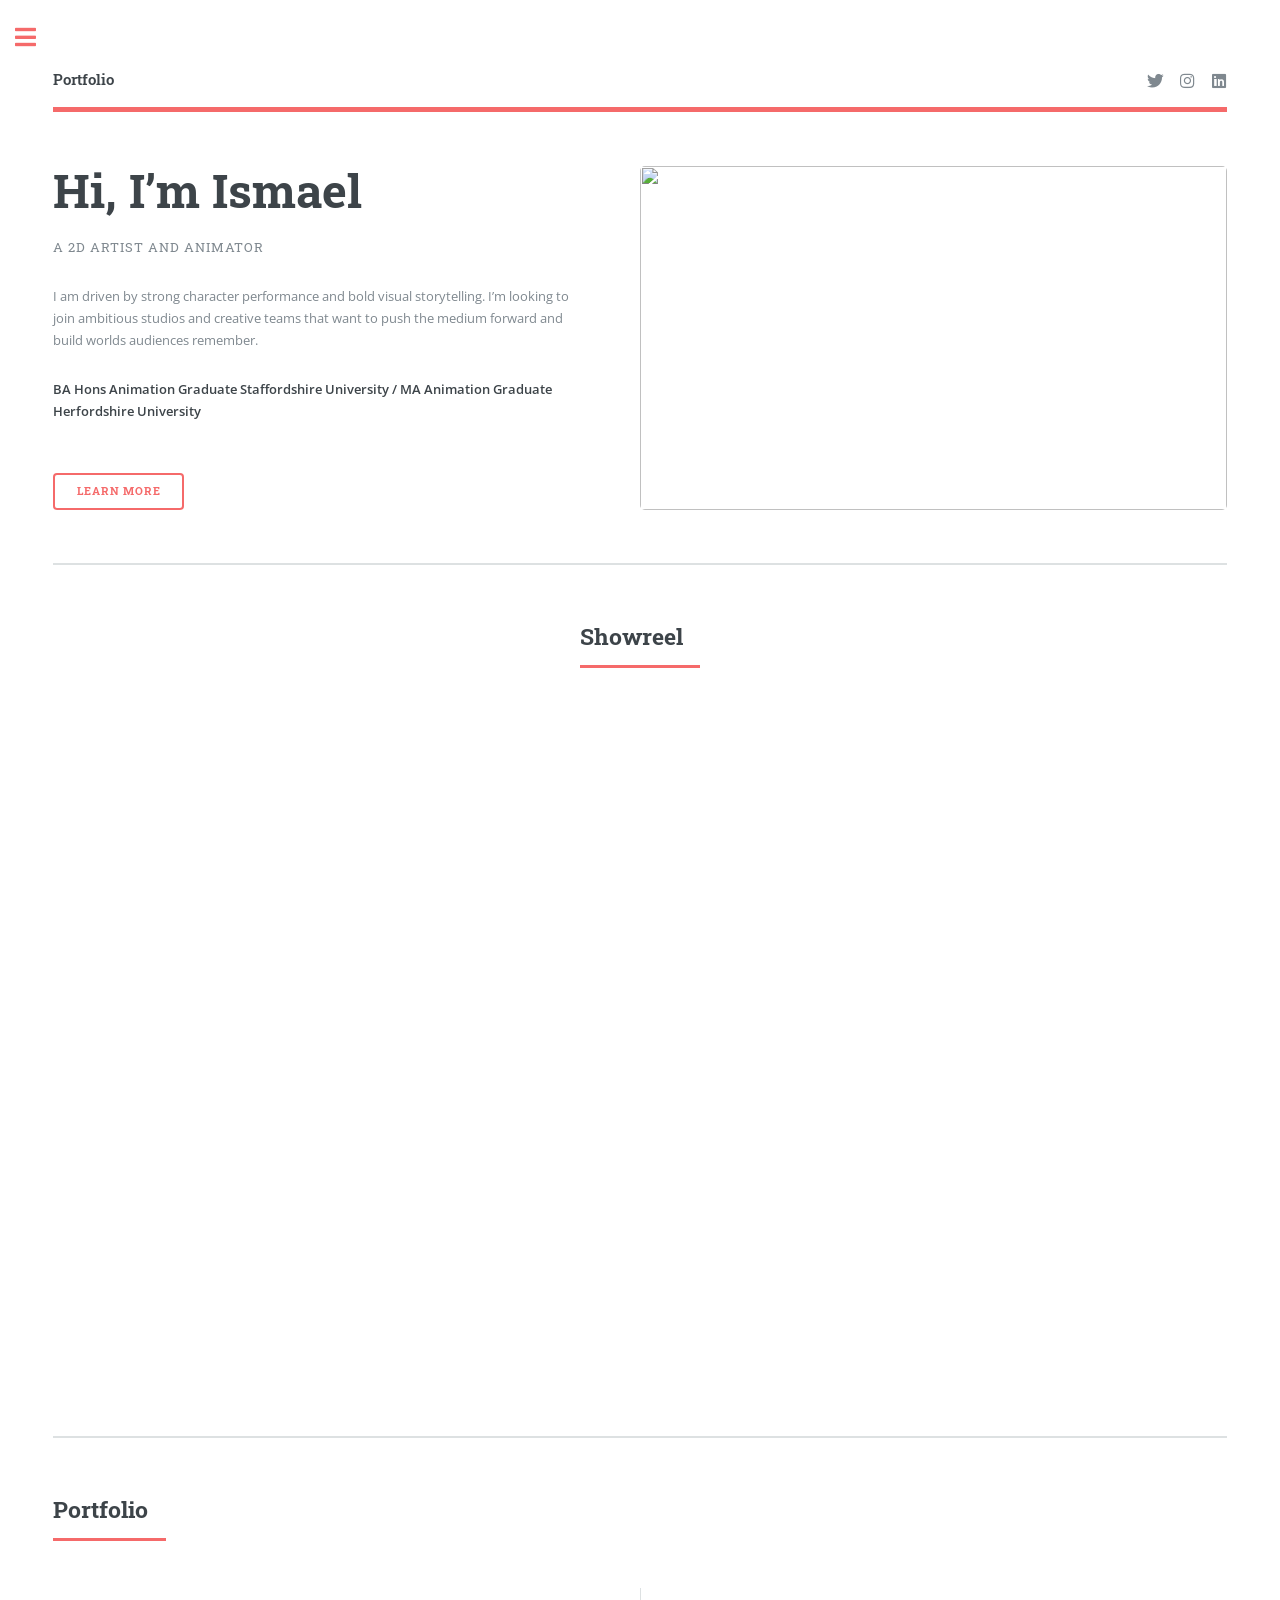
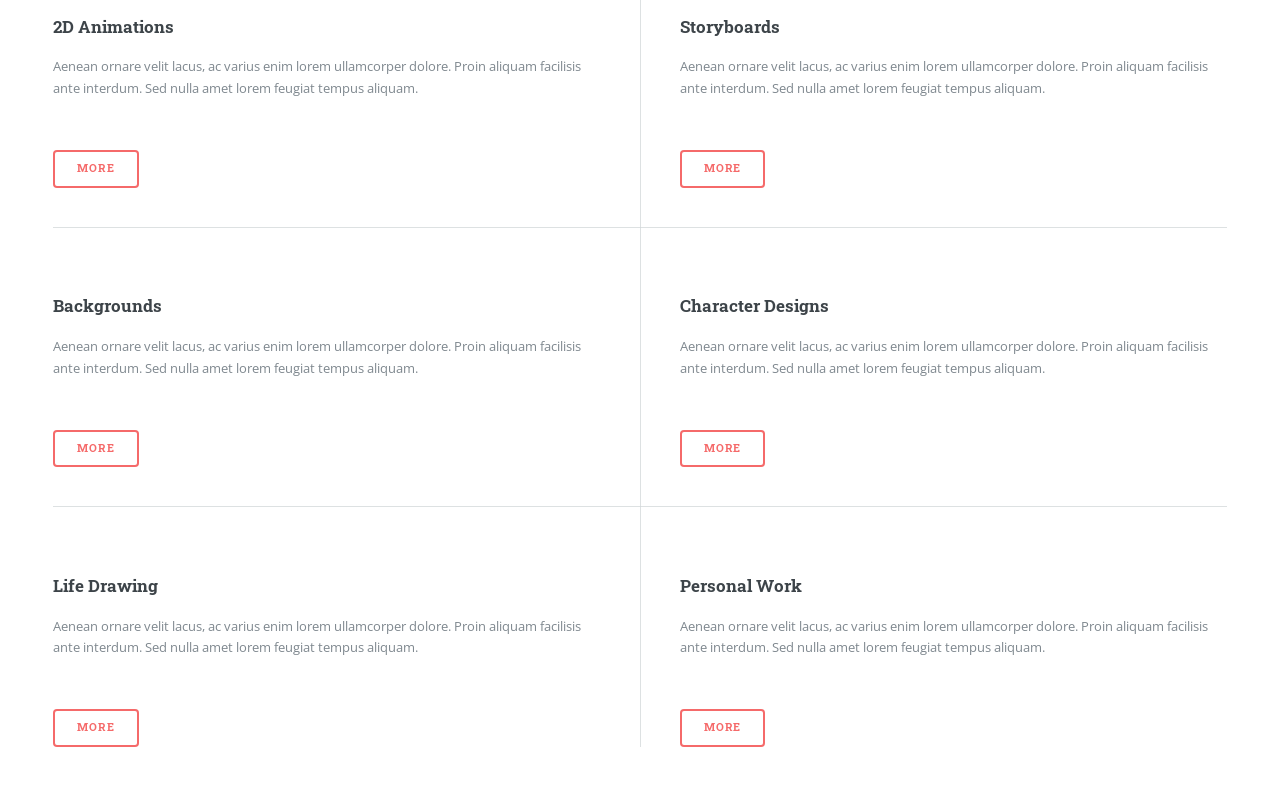
==== commit 62f665c2: "New" ====
--- a/index.html
+++ b/index.html
@@ -90,16 +90,24 @@
 								</section>
 								-->
 								
-							<iframe
-								width="560"
-								height="315"
-								src="https://www.youtube.com/embed/O1fCssZe3Us"
-								title="YouTube video player"
-								frameborder="0"
-								allow="accelerometer; autoplay; clipboard-write; encrypted-media; gyroscope; picture-in-picture; web-share"
-								allowfullscreen>
-							</iframe>
-
+					<!-- Divider Line Separating Content Above -->
+								<!-- Showreel Section -->
+								<section>
+									<!-- Centered Header with Red Underline -->
+									<header class="major" style="text-align: center;">
+										<h2>Showreel</h2>
+									</header>
+									
+									<!-- Brought Closer Up & Made Bigger -->
+									<div style="text-align: center; margin: 1rem auto 2rem auto; width: 100%; max-width: 1150px;">
+										<div style="position: relative; padding-bottom: 56.25%; height: 0; overflow: hidden; border-radius: 8px;">
+											<iframe src="https://youtu.be/O1fCssZe3Us" 
+													style="position: absolute; top: 0; left: 0; width: 100%; height: 100%; border: 0;" 
+													allowfullscreen>
+											</iframe>
+										</div>
+									</div>
+								</section>
 							<!-- Section -->
 								<section>
 									<header class="major">
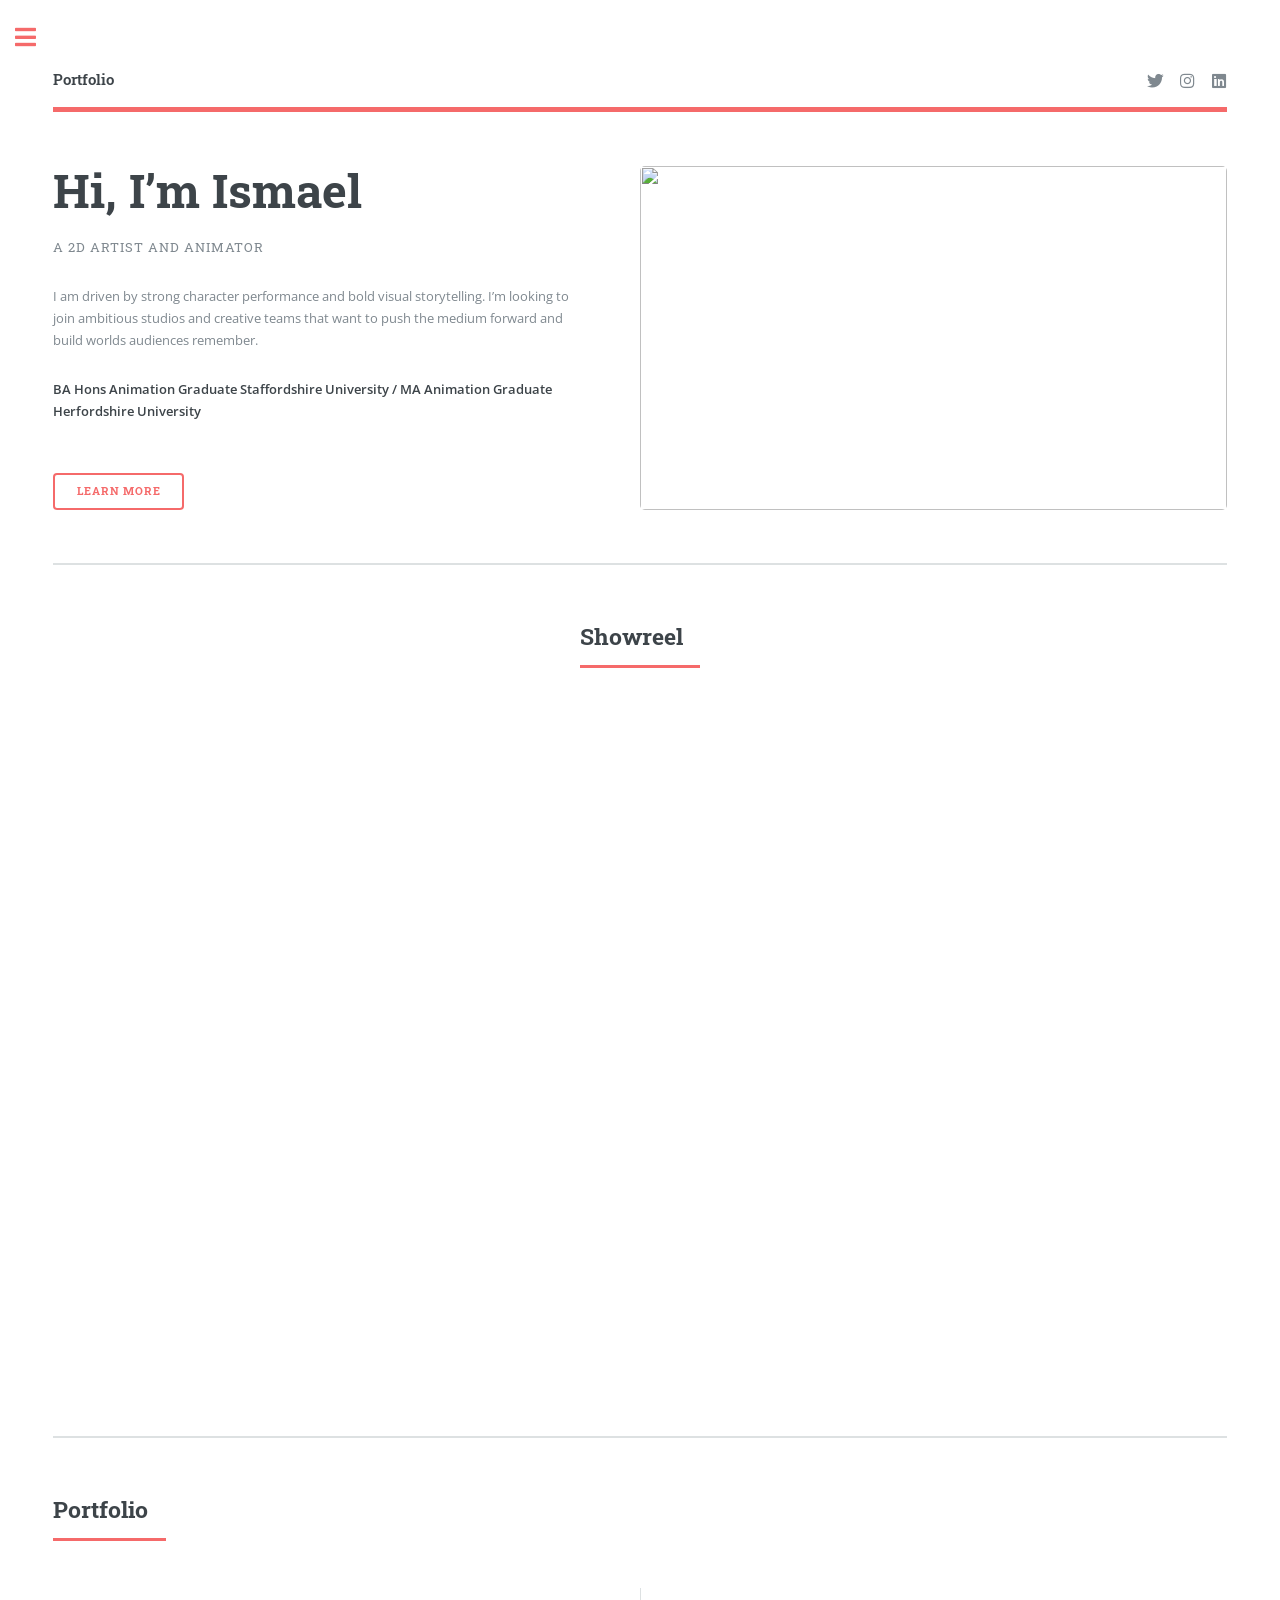
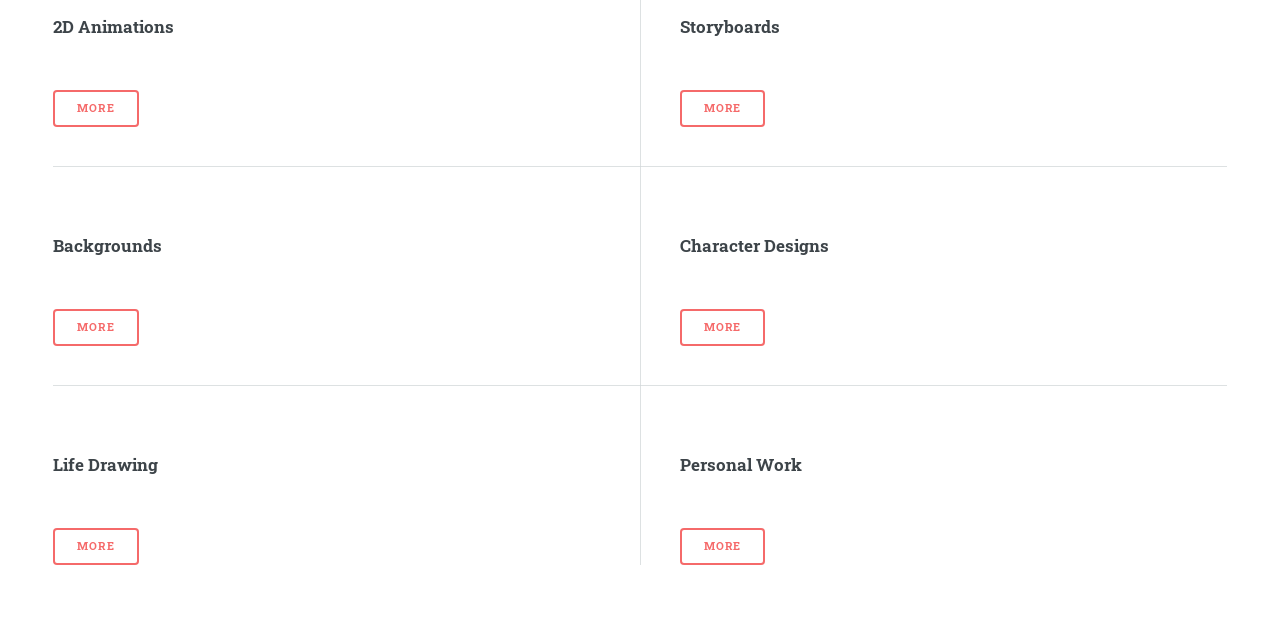
==== commit 906109a4: "New pages added" ====
--- a/index.html
+++ b/index.html
@@ -26,9 +26,9 @@
 								<header id="header">
 									<a href="index.html" class="logo"><strong>Portfolio</strong></a>
 									<ul class="icons">
-										<li><a href="#" class="icon brands fa-twitter"><span class="label">Twitter</span></a></li>
-										<li><a href="#" class="icon brands fa-instagram"><span class="label">Instagram</span></a></li>
-										<li><a href="#" class="icon brands fa-linkedin"><span class="label">LinkedIn</span></a></li>
+										<li><a href="https://x.com/Ishhues" class="icon brands fa-twitter"><span class="label">Twitter</span></a></li>
+										<li><a href="https://www.instagram.com/_ishhues/" class="icon brands fa-instagram"><span class="label">Instagram</span></a></li>
+										<li><a href="https://www.linkedin.com/in/ismael-houfaf-257041257/" class="icon brands fa-linkedin"><span class="label">LinkedIn</span></a></li>
 									</ul>
 								</header>
 
@@ -43,7 +43,7 @@
 										<p>I am driven by strong character performance and bold visual storytelling. I’m looking to join ambitious studios and creative teams that want to push the medium forward and build worlds audiences remember.</p>
 										<b>BA Hons Animation Graduate Staffordshire University / MA Animation Graduate Herfordshire University</b>
 										<ul class="actions">
-											<li><a href="#" class="button big">Learn More</a></li>
+											<li><a href="my personal space.html" class="button big">Learn More</a></li>
 										</ul>
 									</div>
 									<span class="image object">
@@ -101,7 +101,7 @@
 									<!-- Brought Closer Up & Made Bigger -->
 									<div style="text-align: center; margin: 1rem auto 2rem auto; width: 100%; max-width: 1150px;">
 										<div style="position: relative; padding-bottom: 56.25%; height: 0; overflow: hidden; border-radius: 8px;">
-											<iframe src="https://youtu.be/O1fCssZe3Us" 
+											<iframe src="https://www.youtube.com/embed/O1fCssZe3Us?si=9JOMeEtcVSqbPUbC" 
 													style="position: absolute; top: 0; left: 0; width: 100%; height: 100%; border: 0;" 
 													allowfullscreen>
 											</iframe>
@@ -117,7 +117,6 @@
 										<article>
 											<a href="#" class="image"><img src="images/pic01.jpg" alt="" /></a>
 											<h3>2D Animations</h3>
-											<p>Aenean ornare velit lacus, ac varius enim lorem ullamcorper dolore. Proin aliquam facilisis ante interdum. Sed nulla amet lorem feugiat tempus aliquam.</p>
 											<ul class="actions">
 												<li><a href="#" class="button">More</a></li>
 											</ul>
@@ -125,23 +124,20 @@
 										<article>
 											<a href="#" class="image"><img src="images/pic02.jpg" alt="" /></a>
 											<h3>Storyboards</h3>
-											<p>Aenean ornare velit lacus, ac varius enim lorem ullamcorper dolore. Proin aliquam facilisis ante interdum. Sed nulla amet lorem feugiat tempus aliquam.</p>
 											<ul class="actions">
 												<li><a href="#" class="button">More</a></li>
 											</ul>
 										</article>
 										<article>
 											<a href="#" class="image"><img src="images/pic03.jpg" alt="" /></a>
-											<h3>Backgrounds</h3>
-											<p>Aenean ornare velit lacus, ac varius enim lorem ullamcorper dolore. Proin aliquam facilisis ante interdum. Sed nulla amet lorem feugiat tempus aliquam.</p>
+											<h3>Backgrounds</h3>										
 											<ul class="actions">
 												<li><a href="#" class="button">More</a></li>
 											</ul>
 										</article>
 										<article>
 											<a href="#" class="image"><img src="images/pic04.jpg" alt="" /></a>
-											<h3>Character Designs</h3>
-											<p>Aenean ornare velit lacus, ac varius enim lorem ullamcorper dolore. Proin aliquam facilisis ante interdum. Sed nulla amet lorem feugiat tempus aliquam.</p>
+											<h3>Character Designs</h3>						
 											<ul class="actions">
 												<li><a href="#" class="button">More</a></li>
 											</ul>
@@ -149,7 +145,6 @@
 										<article>
 											<a href="#" class="image"><img src="images/pic05.jpg" alt="" /></a>
 											<h3>Life Drawing</h3>
-											<p>Aenean ornare velit lacus, ac varius enim lorem ullamcorper dolore. Proin aliquam facilisis ante interdum. Sed nulla amet lorem feugiat tempus aliquam.</p>
 											<ul class="actions">
 												<li><a href="#" class="button">More</a></li>
 											</ul>
@@ -157,7 +152,6 @@
 										<article>
 											<a href="#" class="image"><img src="images/pic06.jpg" alt="" /></a>
 											<h3>Personal Work</h3>
-											<p>Aenean ornare velit lacus, ac varius enim lorem ullamcorper dolore. Proin aliquam facilisis ante interdum. Sed nulla amet lorem feugiat tempus aliquam.</p>
 											<ul class="actions">
 												<li><a href="#" class="button">More</a></li>
 											</ul>
@@ -185,33 +179,29 @@
 										<h2>Menu</h2>
 									</header>
 									<ul>
-										<li><a href="index.html">Homepage</a></li>
-										<li><a href="generic.html">Generic</a></li>
-										<li><a href="elements.html">Elements</a></li>
 										<li>
-											<span class="opener">Submenu</span>
+											<span class="opener">About Me</span>
 											<ul>
-												<li><a href="#">Lorem Dolor</a></li>
-												<li><a href="#">Ipsum Adipiscing</a></li>
-												<li><a href="#">Tempus Magna</a></li>
-												<li><a href="#">Feugiat Veroeros</a></li>
+												<li><a href="my personal space.html">My Personal Space</a></li>
+												<li><a href="#">My Certifications</a></li>
+												<li><a href="my cv.html">My CV</a></li>
 											</ul>
 										</li>
-										<li><a href="#">Etiam Dolore</a></li>
-										<li><a href="#">Adipiscing</a></li>
+										<li><a href="generic.html">2D Animations </a></li>
+										<li><a href="elements.html">Storyboards</a></li>
+										<li><a href="#">Backgrounds</a></li>
+										<li><a href="#">Character Designs</a></li>
+										<li><a href="#">Life Drawing</a></li>
+										<li><a href="#">Personal Work</a></li>
 										<li>
-											<span class="opener">Another Submenu</span>
+											<span class="opener">Projects</span>
 											<ul>
-												<li><a href="#">Lorem Dolor</a></li>
-												<li><a href="#">Ipsum Adipiscing</a></li>
-												<li><a href="#">Tempus Magna</a></li>
-												<li><a href="#">Feugiat Veroeros</a></li>
+												<li><a href="#">Backroll</a></li>
+												<li><a href="#">Knight Fight</a></li>
+												<li><a href="#">Bed Time Chase</a></li>
+												<li><a href="#">Shakespear In The Club</a></li>
 											</ul>
 										</li>
-										<li><a href="#">Maximus Erat</a></li>
-										<li><a href="#">Sapien Mauris</a></li>
-										<li><a href="#">Amet Lacinia</a></li>
-									</ul>
 								</nav>
 
 							<!-- Section -->
@@ -222,20 +212,18 @@
 									<div class="mini-posts">
 										<article>
 											<a href="#" class="image"><img src="images/pic07.jpg" alt="" /></a>
-											<p>Aenean ornare velit lacus, ac varius enim lorem ullamcorper dolore aliquam.</p>
+											<p>Independent 8 episode series aimed at ages 14 and up, about a man running out of time. (2026)</p>
 										</article>
 										<article>
 											<a href="#" class="image"><img src="images/pic08.jpg" alt="" /></a>
-											<p>Aenean ornare velit lacus, ac varius enim lorem ullamcorper dolore aliquam.</p>
+											<p>University Project aimed at ages 6 and up, about an older brother struggling to put his sibling to sleep. (2023)</p>
 										</article>
 										<article>
 											<a href="#" class="image"><img src="images/pic09.jpg" alt="" /></a>
-											<p>Aenean ornare velit lacus, ac varius enim lorem ullamcorper dolore aliquam.</p>
-										</article>
-									</div>
-									<ul class="actions">
-										<li><a href="#" class="button">More</a></li>
-									</ul>
+											<p>University Project aimed at ages 18 and up, a medieval all out war against the forces of evil. (2023)</p>
+										</article>
+									</div>
+									
 								</section>
 
 							<!-- Section -->
@@ -243,12 +231,12 @@
 									<header class="major">
 										<h2>Get in touch</h2>
 									</header>
-									<p>Sed varius enim lorem ullamcorper dolore aliquam aenean ornare velit lacus, ac varius enim lorem ullamcorper dolore. Proin sed aliquam facilisis ante interdum. Sed nulla amet lorem feugiat tempus aliquam.</p>
+									<p>My Contact Details, I am currently looking for work and open to offers. I will get back to you as soon as possible.</p>
 									<ul class="contact">
-										<li class="icon solid fa-envelope"><a href="#">information@untitled.tld</a></li>
-										<li class="icon solid fa-phone">(000) 000-0000</li>
-										<li class="icon solid fa-home">1234 Somewhere Road #8254<br />
-										Nashville, TN 00000-0000</li>
+										<li class="icon solid fa-envelope"><a href="#">ihoufaf.animation@gmail.com</a></li>
+										<li class="icon solid fa-phone">(+971) 58 998 0694</li>
+										<li class="icon solid fa-home">30 Rue De L'Avenir<br />
+										Clichy, 92110</li>
 									</ul>
 								</section>
 
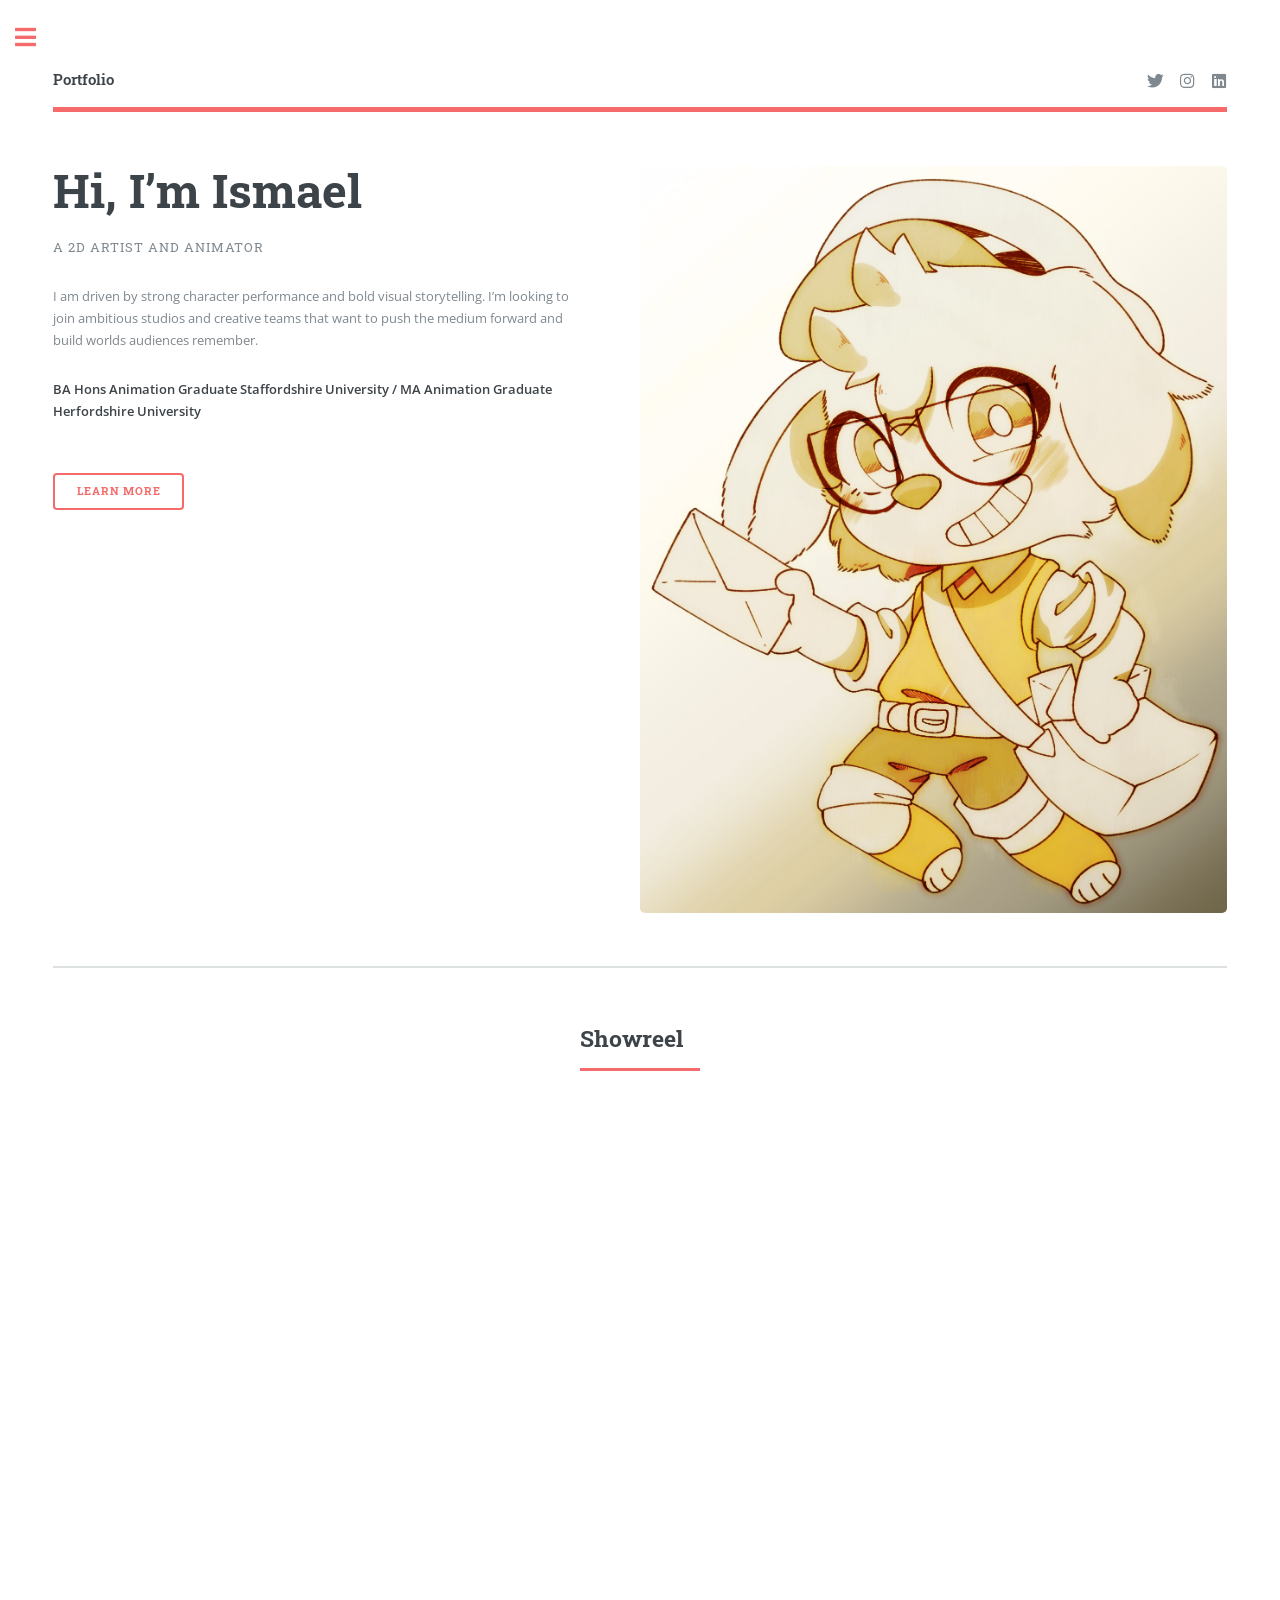
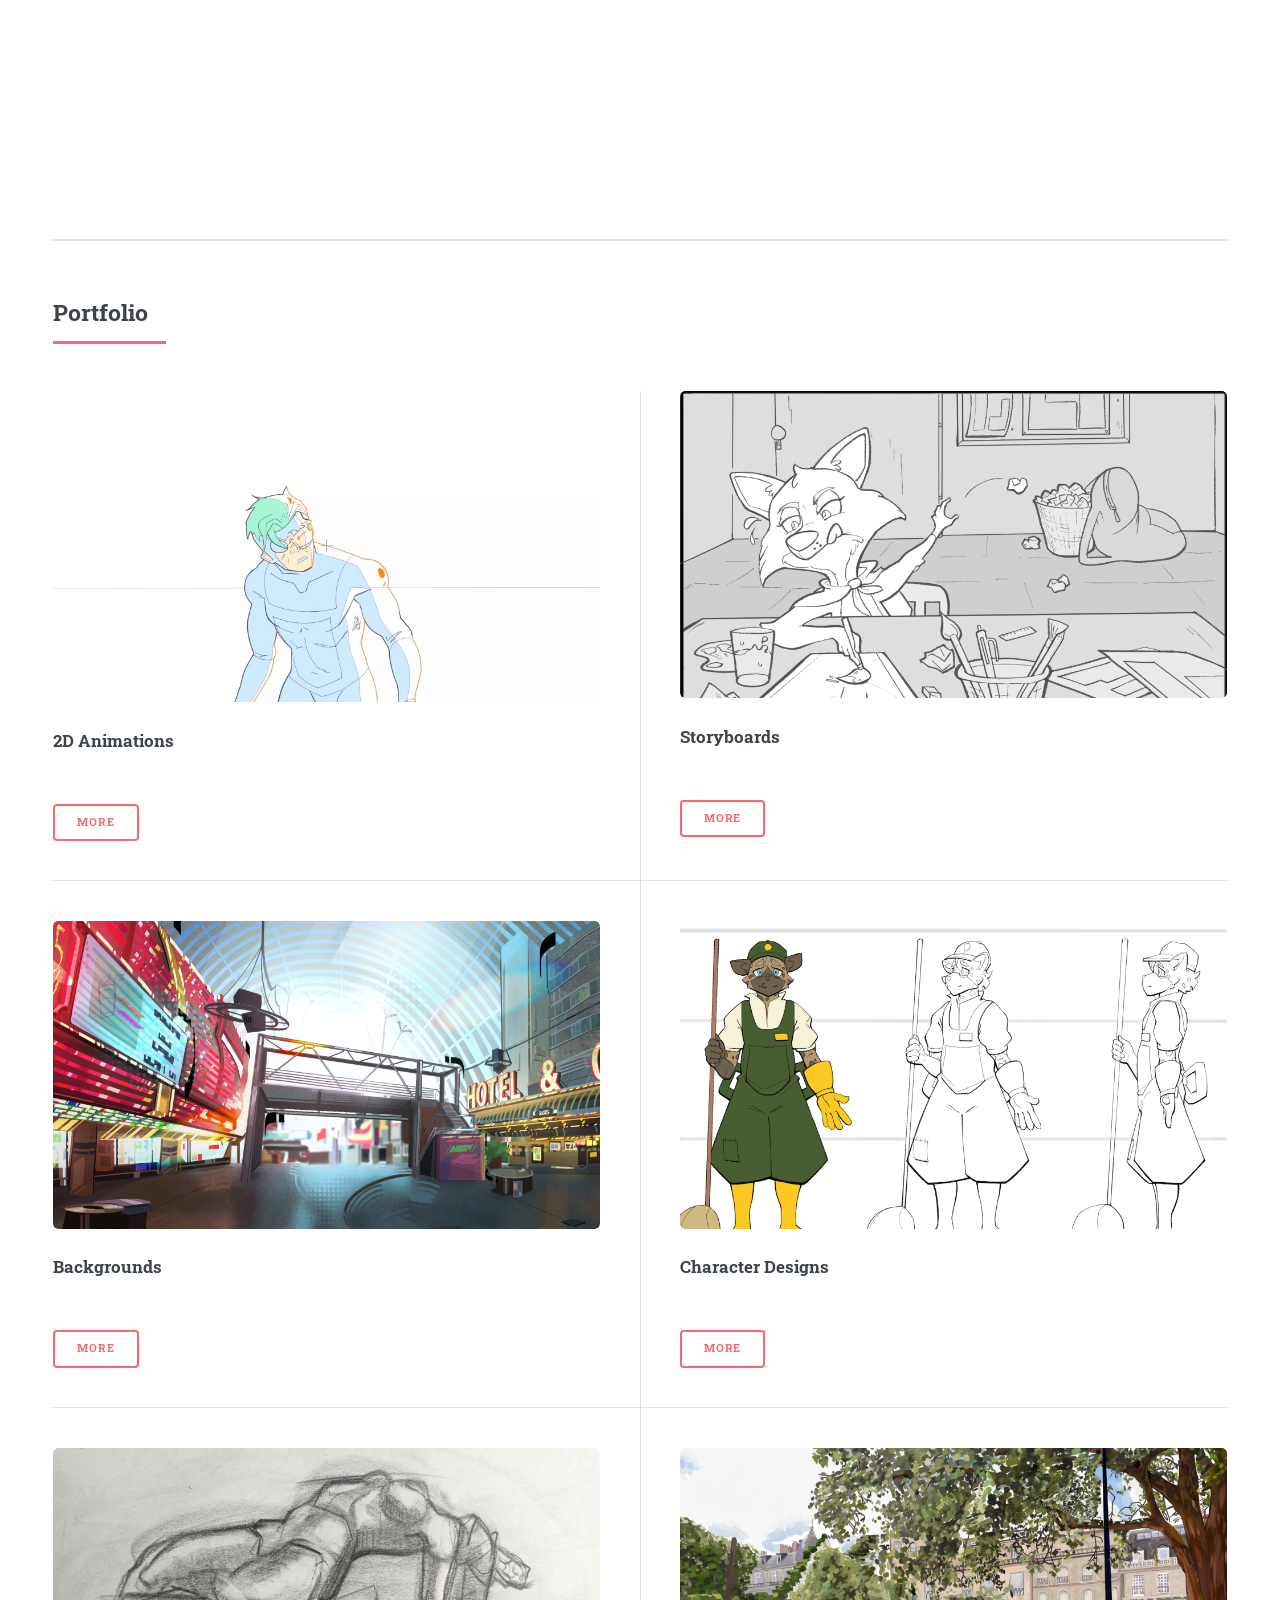
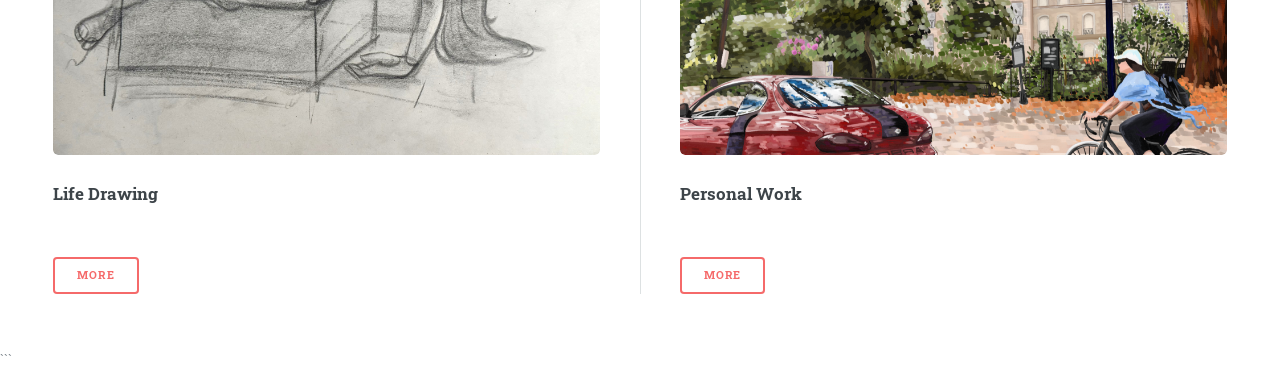
==== commit eee49ce2: "update" ====
--- a/index.html
+++ b/index.html
@@ -12,6 +12,47 @@
 		<meta charset="utf-8" />
 		<meta name="viewport" content="width=device-width, initial-scale=1, user-scalable=no" />
 		<link rel="stylesheet" href="assets/css/main.css" />
+		<style>
+			/* Portfolio Image Hover Blur and Title Overlay Styling */
+			.posts article .image {
+				position: relative;
+				overflow: hidden;
+				display: block;
+			}
+			.posts article .image img {
+				transition: filter 0.3s ease, transform 0.3s ease;
+				display: block;
+				width: 100%;
+			}
+			.posts article .image .portfolio-overlay {
+				position: absolute;
+				top: 0;
+				left: 0;
+				width: 100%;
+				height: 100%;
+				background: rgba(100, 100, 100, 0.4);
+				display: flex;
+				align-items: center;
+				justify-content: center;
+				opacity: 0;
+				transition: opacity 0.3s ease;
+				z-index: 2;
+			}
+			.posts article .image .portfolio-overlay span {
+				color: #ffffff;
+				font-size: 1.5rem;
+				font-weight: 700;
+				text-shadow: 0 2px 6px rgba(0, 0, 0, 0.8);
+				padding: 0 1rem;
+				text-align: center;
+			}
+			.posts article .image:hover img {
+				filter: blur(6px) grayscale(50%);
+			}
+			.posts article .image:hover .portfolio-overlay {
+				opacity: 1;
+			}
+		</style>
 	</head>
 	<body class="is-preload">
 
@@ -47,50 +88,10 @@
 										</ul>
 									</div>
 									<span class="image object">
-										<img src="images/pic10.jpg" alt="" />
+										<img src="images/pic12.jpg" alt="" />
 									</span>
 								</section>
 
-							<!-- Section 
-								<section>
-									<header class="major">
-										<h2>Erat lacinia</h2>
-									</header>
-									<div class="features">
-										<article>
-											<span class="icon fa-gem"></span>
-											<div class="content">
-												<h3>Portitor ullamcorper</h3>
-												<p>Aenean ornare velit lacus, ac varius enim lorem ullamcorper dolore. Proin aliquam facilisis ante interdum. Sed nulla amet lorem feugiat tempus aliquam.</p>
-											</div>
-										</article>
-										<article>
-											<span class="icon solid fa-paper-plane"></span>
-											<div class="content">
-												<h3>Sapien veroeros</h3>
-												<p>Aenean ornare velit lacus, ac varius enim lorem ullamcorper dolore. Proin aliquam facilisis ante interdum. Sed nulla amet lorem feugiat tempus aliquam.</p>
-											</div>
-										</article>
-										<article>
-											<span class="icon solid fa-rocket"></span>
-											<div class="content">
-												<h3>Quam lorem ipsum</h3>
-												<p>Aenean ornare velit lacus, ac varius enim lorem ullamcorper dolore. Proin aliquam facilisis ante interdum. Sed nulla amet lorem feugiat tempus aliquam.</p>
-											</div>
-										</article>
-										<article>
-											<span class="icon solid fa-signal"></span>
-											<div class="content">
-												<h3>Sed magna finibus</h3>
-												<p>Aenean ornare velit lacus, ac varius enim lorem ullamcorper dolore. Proin aliquam facilisis ante interdum. Sed nulla amet lorem feugiat tempus aliquam.</p>
-											</div>
-										</article>
-									</div><iframe width="1280" height="720" referrerpolicy='strict-origin-when-cross-origin'
-									src="https://www.youtube.com/embed?v=O1fCssZe3Us">
-								</section>
-								-->
-								
-					<!-- Divider Line Separating Content Above -->
 								<!-- Showreel Section -->
 								<section>
 									<!-- Centered Header with Red Underline -->
@@ -108,6 +109,7 @@
 										</div>
 									</div>
 								</section>
+
 							<!-- Section -->
 								<section>
 									<header class="major">
@@ -115,45 +117,63 @@
 									</header>
 									<div class="posts">
 										<article>
-											<a href="#" class="image"><img src="images/pic01.jpg" alt="" /></a>
+											<a href="2D animations.html" class="image">
+												<img src="images/pic01.jpg" alt="" />
+												<div class="portfolio-overlay"><span>2D Animations</span></div>
+											</a>
 											<h3>2D Animations</h3>
 											<ul class="actions">
-												<li><a href="#" class="button">More</a></li>
-											</ul>
-										</article>
-										<article>
-											<a href="#" class="image"><img src="images/pic02.jpg" alt="" /></a>
+												<li><a href="2D animations.html" class="button">More</a></li>
+											</ul>
+										</article>
+										<article>
+											<a href="Storyboard.html" class="image">
+												<img src="images/pic02.png" alt="" />
+												<div class="portfolio-overlay"><span>Storyboards</span></div>
+											</a>
 											<h3>Storyboards</h3>
 											<ul class="actions">
-												<li><a href="#" class="button">More</a></li>
-											</ul>
-										</article>
-										<article>
-											<a href="#" class="image"><img src="images/pic03.jpg" alt="" /></a>
+												<li><a href="Storyboard.html" class="button">More</a></li>
+											</ul>
+										</article>
+										<article>
+											<a href="Backgrounds.html" class="image">
+												<img src="images/pic03.png" alt="" />
+												<div class="portfolio-overlay"><span>Backgrounds</span></div>
+											</a>
 											<h3>Backgrounds</h3>										
 											<ul class="actions">
-												<li><a href="#" class="button">More</a></li>
-											</ul>
-										</article>
-										<article>
-											<a href="#" class="image"><img src="images/pic04.jpg" alt="" /></a>
+												<li><a href="Backgrounds.html" class="button">More</a></li>
+											</ul>
+										</article>
+										<article>
+											<a href="Character Designs.html" class="image">
+												<img src="images/pic04.png" alt="" />
+												<div class="portfolio-overlay"><span>Character Designs</span></div>
+											</a>
 											<h3>Character Designs</h3>						
 											<ul class="actions">
-												<li><a href="#" class="button">More</a></li>
-											</ul>
-										</article>
-										<article>
-											<a href="#" class="image"><img src="images/pic05.jpg" alt="" /></a>
+												<li><a href="Character Designs.html" class="button">More</a></li>
+											</ul>
+										</article>
+										<article>
+											<a href="Life Drawing.html" class="image">
+												<img src="images/pic05.jpg" alt="" />
+												<div class="portfolio-overlay"><span>Life Drawing</span></div>
+											</a>
 											<h3>Life Drawing</h3>
 											<ul class="actions">
-												<li><a href="#" class="button">More</a></li>
-											</ul>
-										</article>
-										<article>
-											<a href="#" class="image"><img src="images/pic06.jpg" alt="" /></a>
+												<li><a href="Life Drawing.html" class="button">More</a></li>
+											</ul>
+										</article>
+										<article>
+											<a href="Personal Work.html" class="image">
+												<img src="images/pic06.png" alt="" />
+												<div class="portfolio-overlay"><span>Personal Work</span></div>
+											</a>
 											<h3>Personal Work</h3>
 											<ul class="actions">
-												<li><a href="#" class="button">More</a></li>
+												<li><a href="Personal Work.html" class="button">More</a></li>
 											</ul>
 										</article>
 									</div>
@@ -183,25 +203,25 @@
 											<span class="opener">About Me</span>
 											<ul>
 												<li><a href="my personal space.html">My Personal Space</a></li>
-												<li><a href="#">My Certifications</a></li>
 												<li><a href="my cv.html">My CV</a></li>
 											</ul>
 										</li>
-										<li><a href="generic.html">2D Animations </a></li>
+										<li><a href="2D animations.html">2D Animations </a></li>
 										<li><a href="elements.html">Storyboards</a></li>
-										<li><a href="#">Backgrounds</a></li>
-										<li><a href="#">Character Designs</a></li>
-										<li><a href="#">Life Drawing</a></li>
-										<li><a href="#">Personal Work</a></li>
+										<li><a href="Backgrounds.html">Backgrounds</a></li>
+										<li><a href="Character Designs.html">Character Designs</a></li>
+										<li><a href="Life Drawing.html">Life Drawing</a></li>
+										<li><a href="Personal Work.html">Personal Work</a></li>
 										<li>
 											<span class="opener">Projects</span>
 											<ul>
-												<li><a href="#">Backroll</a></li>
-												<li><a href="#">Knight Fight</a></li>
-												<li><a href="#">Bed Time Chase</a></li>
-												<li><a href="#">Shakespear In The Club</a></li>
+												<li><a href="Backroll.html">Backroll</a></li>
+												<li><a href="Knight Fight.html">Knight Fight</a></li>
+												<li><a href="Bed Time Chase.html">Bed Time Chase</a></li>
+												<li><a href="Shakespear In the Club.html">Shakespear In the Club</a></li>
 											</ul>
 										</li>
+									</ul>
 								</nav>
 
 							<!-- Section -->
@@ -211,19 +231,18 @@
 									</header>
 									<div class="mini-posts">
 										<article>
-											<a href="#" class="image"><img src="images/pic07.jpg" alt="" /></a>
+											<a href="Backroll.html" class="image"><img src="images/pic07.jpg" alt="" /></a>
 											<p>Independent 8 episode series aimed at ages 14 and up, about a man running out of time. (2026)</p>
 										</article>
 										<article>
-											<a href="#" class="image"><img src="images/pic08.jpg" alt="" /></a>
+											<a href="Bed Time Chase.html" class="image"><img src="images/pic08.jpg" alt="" /></a>
 											<p>University Project aimed at ages 6 and up, about an older brother struggling to put his sibling to sleep. (2023)</p>
 										</article>
 										<article>
-											<a href="#" class="image"><img src="images/pic09.jpg" alt="" /></a>
+											<a href="Knight Fight.html" class="image"><img src="images/pic09.jpg" alt="" /></a>
 											<p>University Project aimed at ages 18 and up, a medieval all out war against the forces of evil. (2023)</p>
 										</article>
 									</div>
-									
 								</section>
 
 							<!-- Section -->
@@ -258,4 +277,6 @@
 			<script src="assets/js/main.js"></script>
 
 	</body>
-</html>+</html>
+
+```
